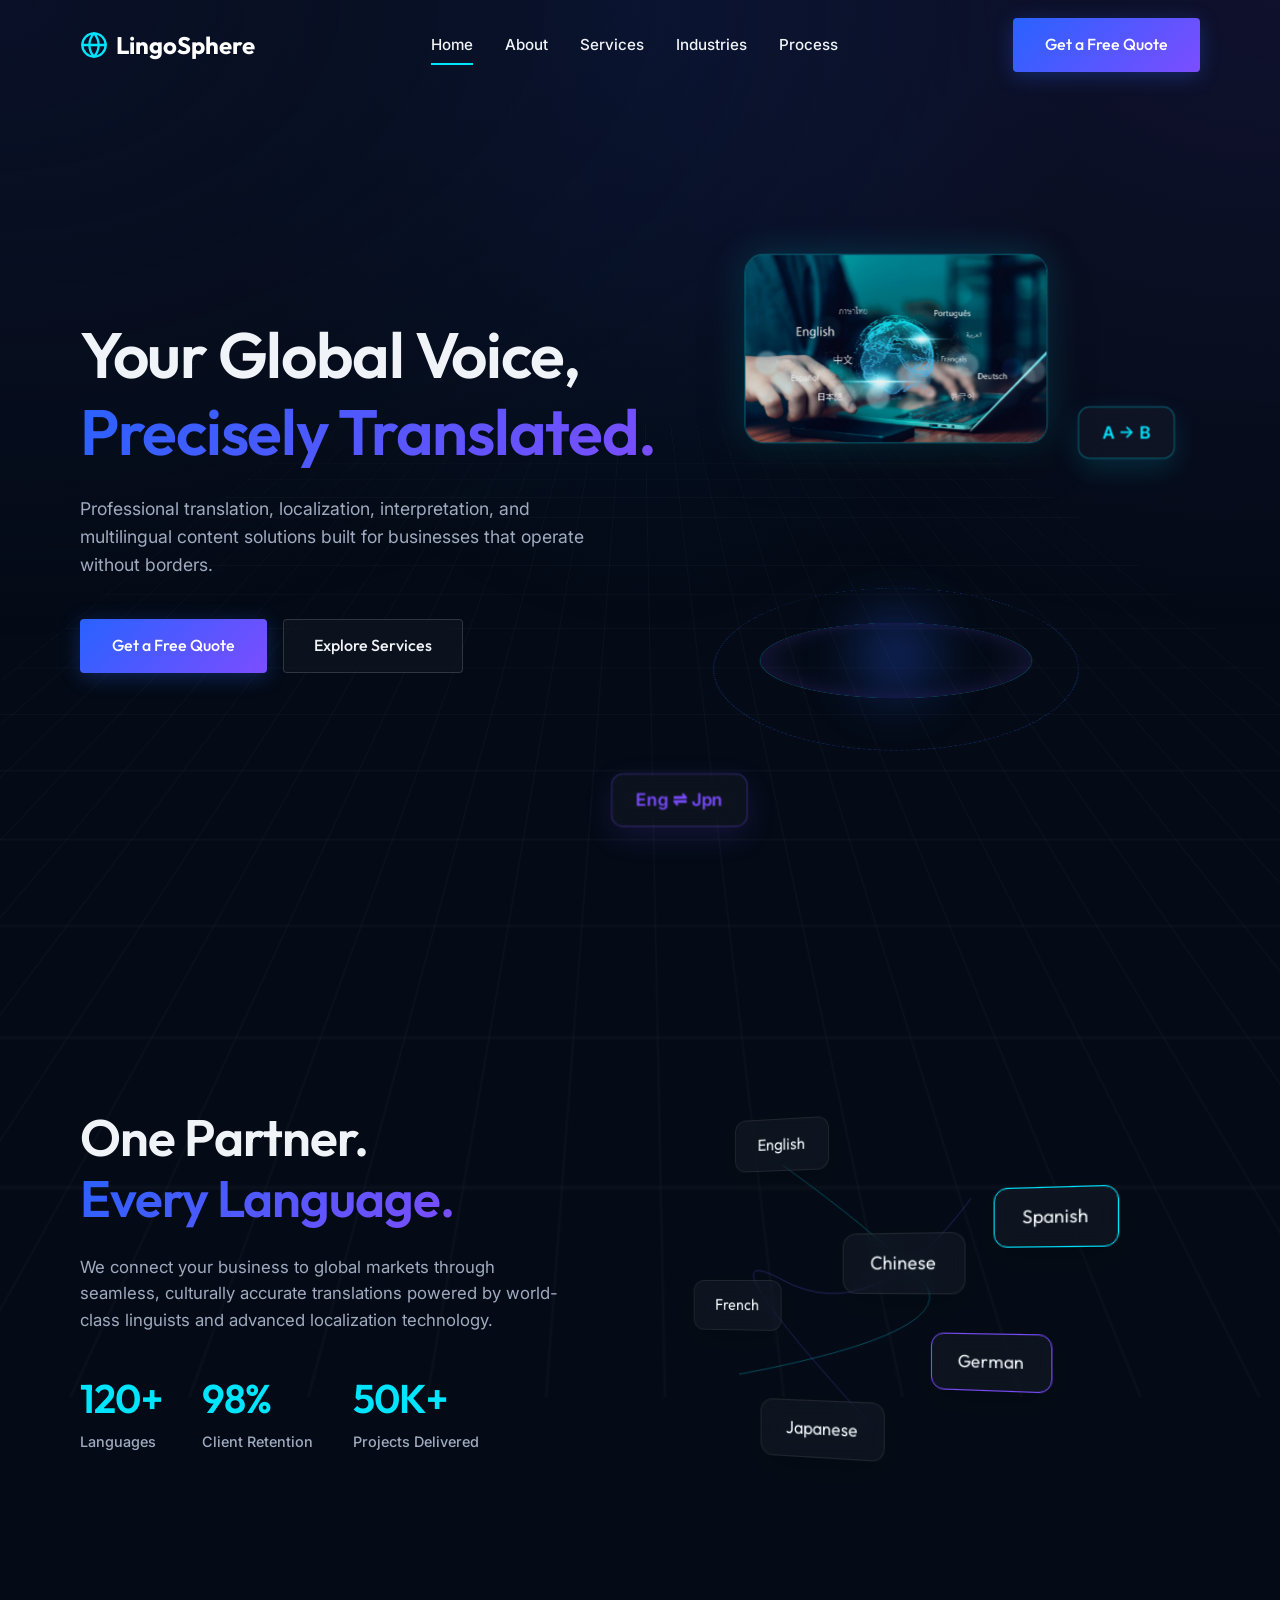
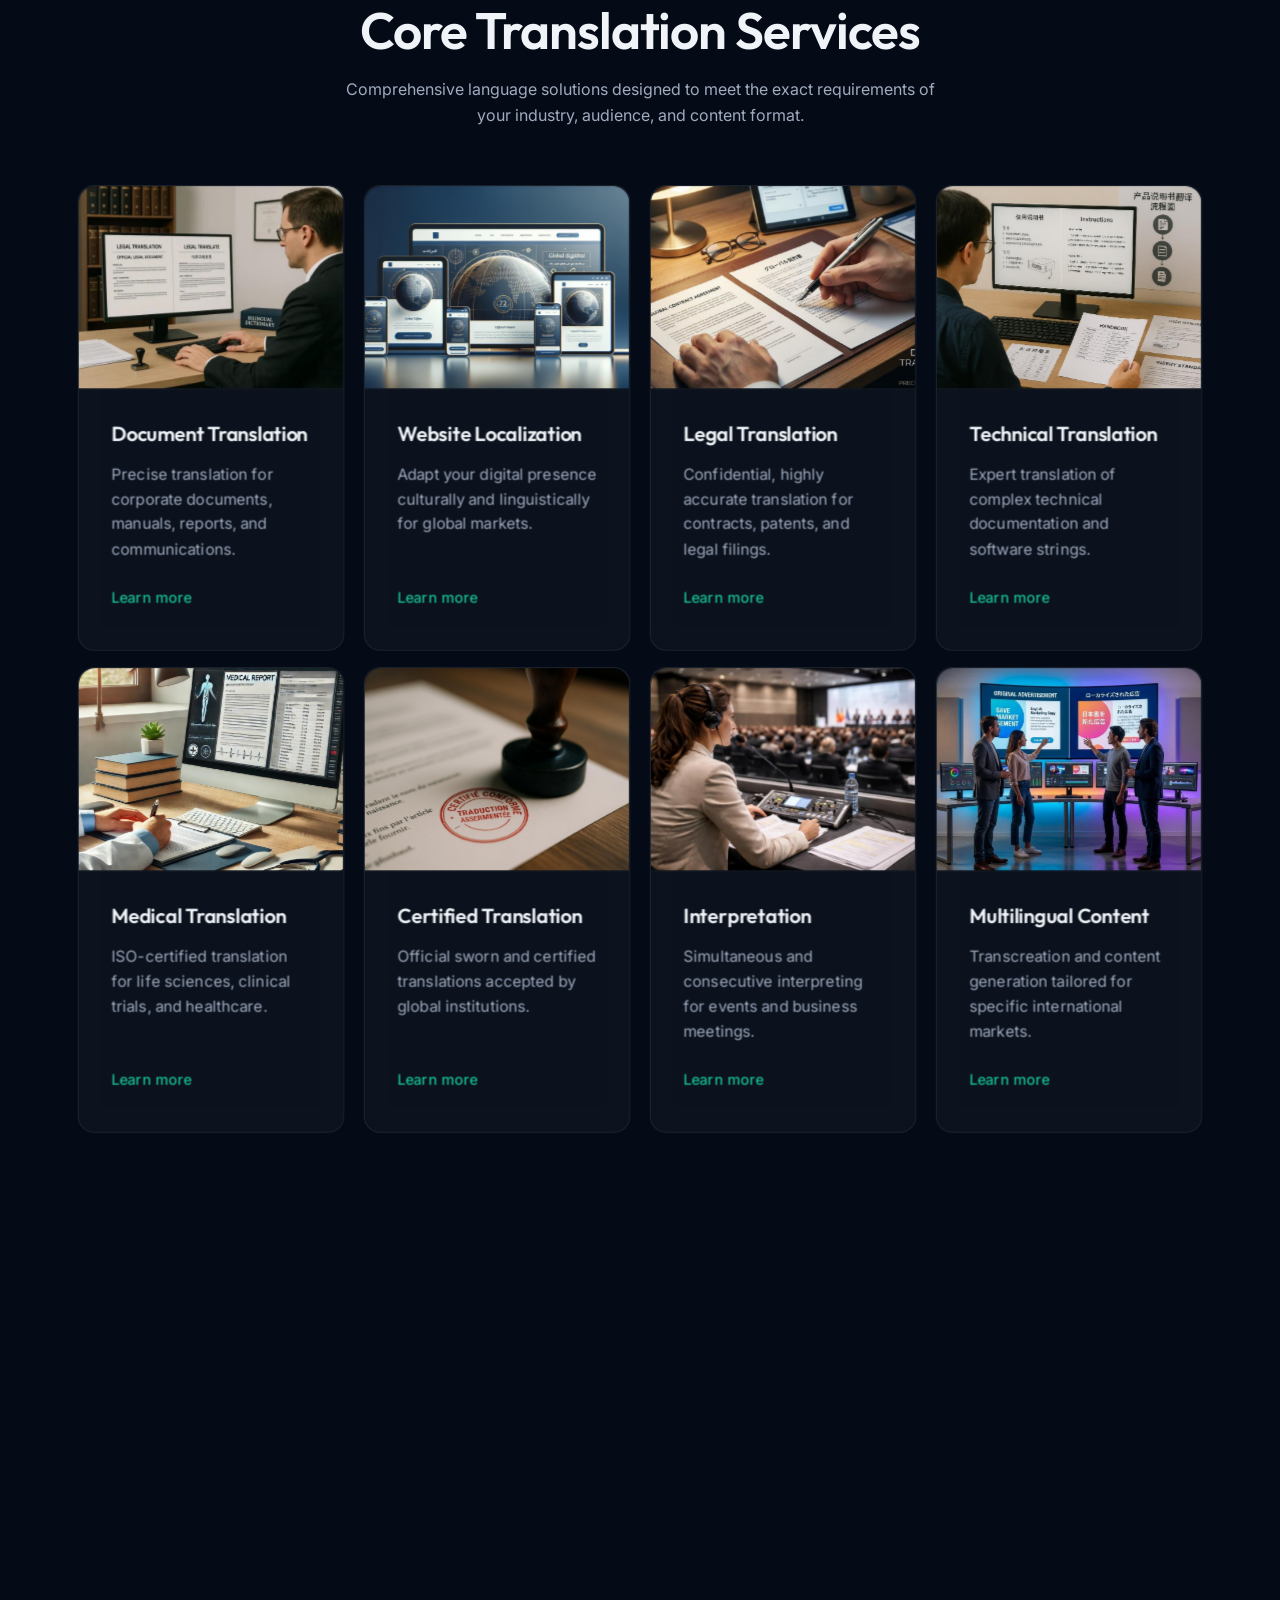
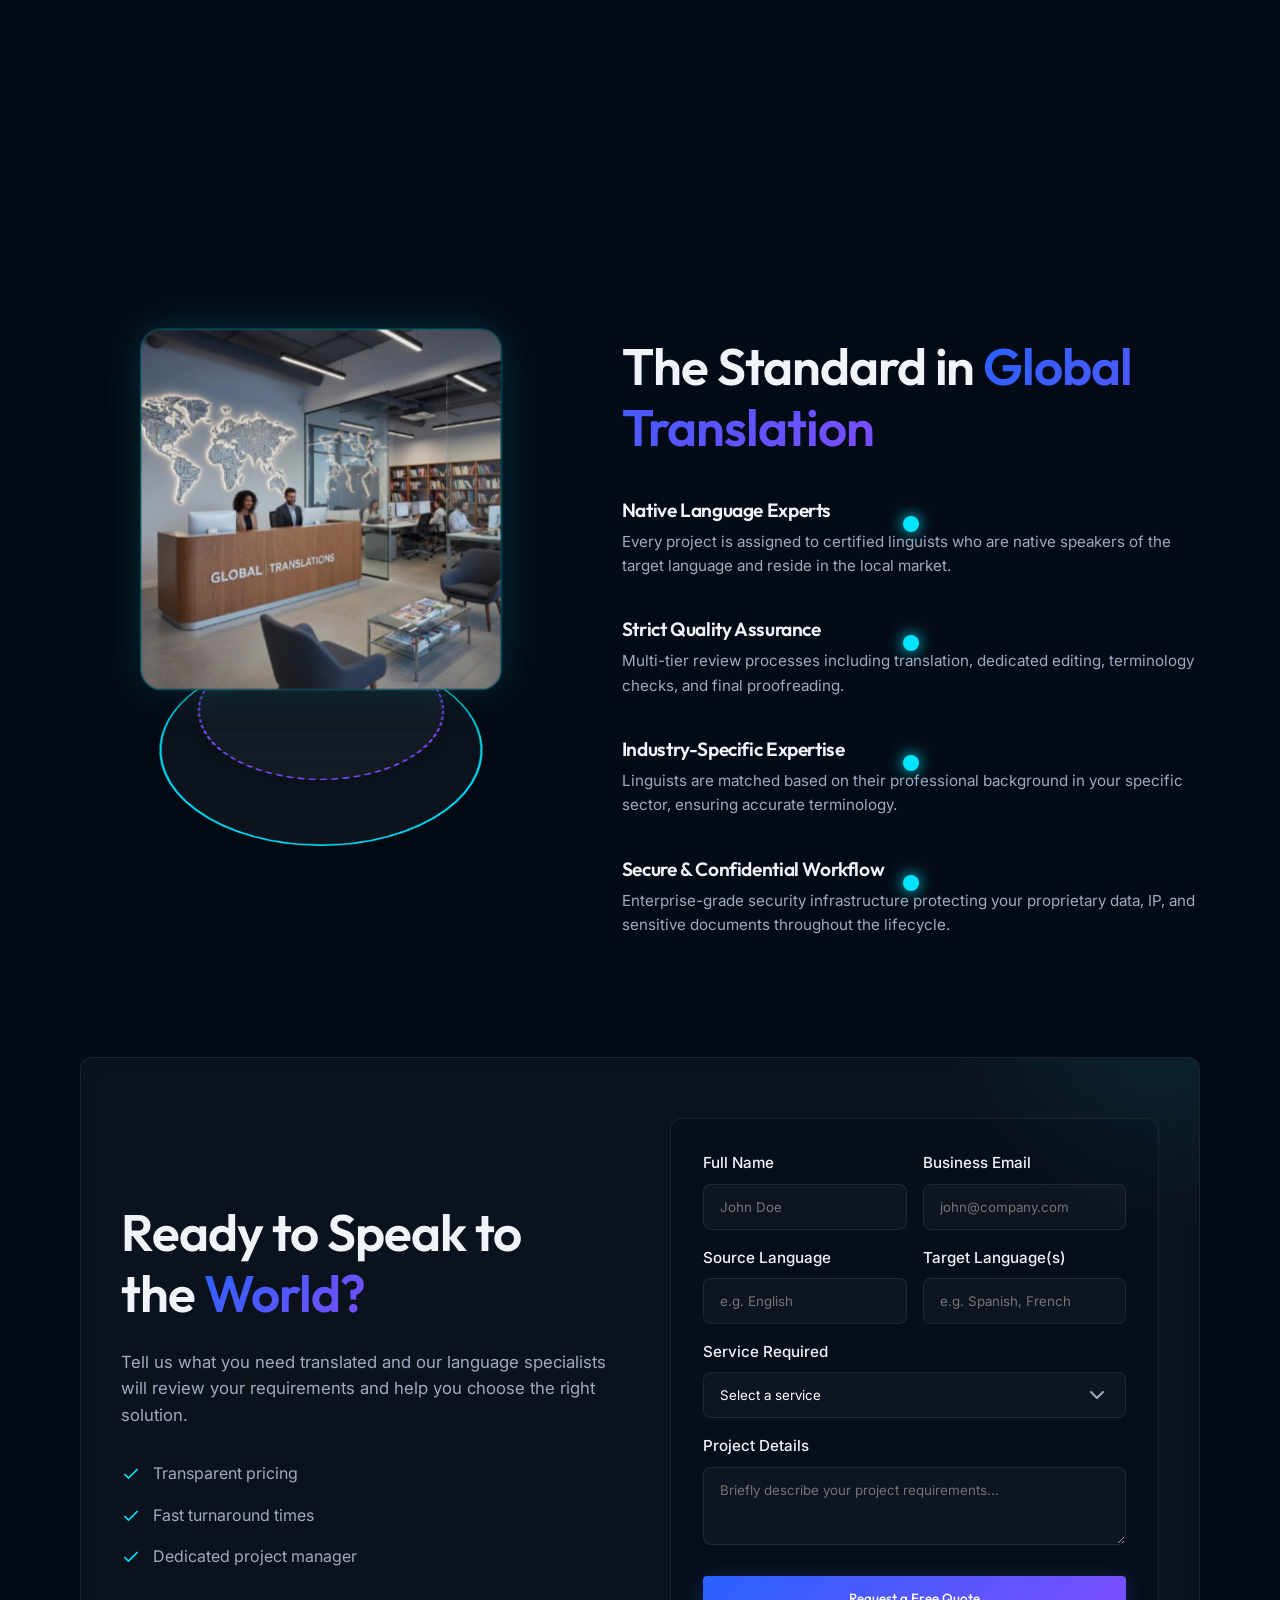
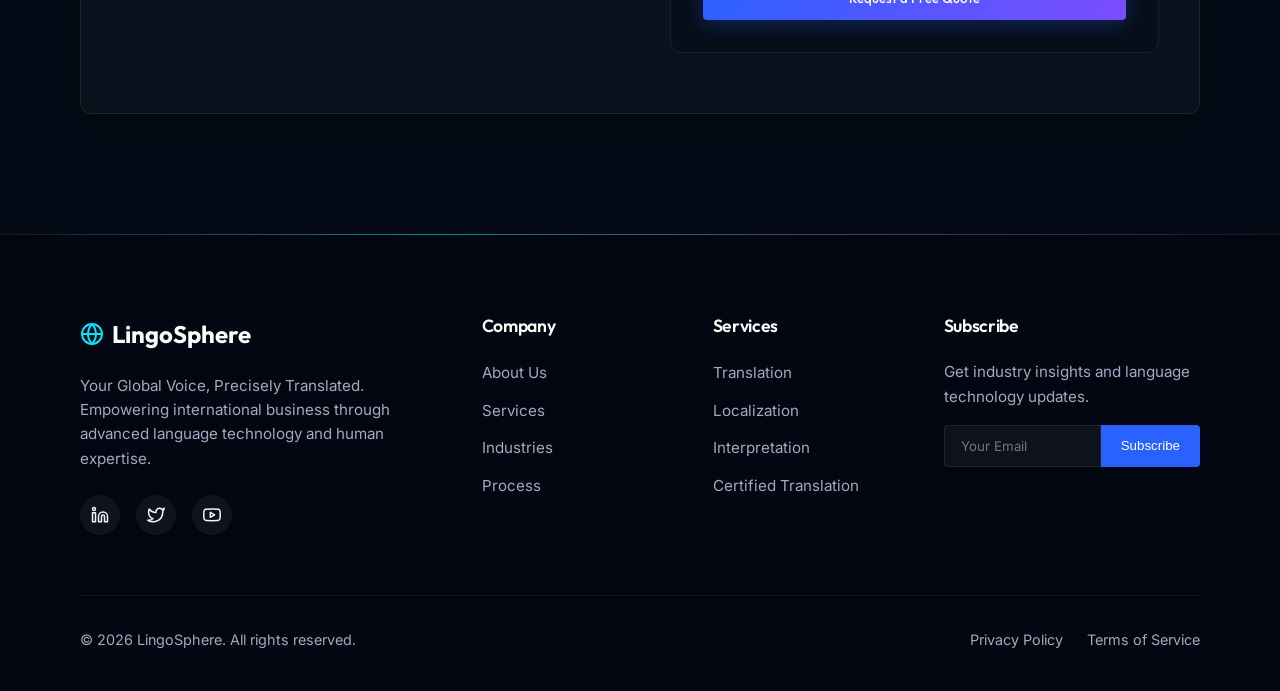
==== index.html @ 057dd032 "first commit" ====
<!DOCTYPE html>
<html lang="en">
<head>
  <meta charset="UTF-8">
  <meta name="viewport" content="width=device-width, initial-scale=1.0">
  <title>LingoSphere - Translation & Localization Services</title>
  <meta name="description" content="Premium professional translation, localization, interpretation, and multilingual content solutions built for global businesses.">
  <meta name="theme-color" content="#040B16">
  
  <!-- CSS -->
  <link rel="stylesheet" href="assets/css/style.css?v=2">
</head>
<body>
  
  <div class="bg-mesh"></div>
  <div class="bg-grid"></div>
  <div class="custom-cursor"></div>

  <!-- Header / Navbar -->
  <header class="site-header">
    <div class="container-custom navbar">
      <a href="index.html" class="logo">
        <svg class="logo-icon" xmlns="http://www.w3.org/2000/svg" width="28" height="28" viewBox="0 0 24 24" fill="none" stroke="currentColor" stroke-width="2" stroke-linecap="round" stroke-linejoin="round"><circle cx="12" cy="12" r="10"></circle><line x1="2" y1="12" x2="22" y2="12"></line><path d="M12 2a15.3 15.3 0 0 1 4 10 15.3 15.3 0 0 1-4 10 15.3 15.3 0 0 1-4-10 15.3 15.3 0 0 1 4-10z"></path></svg>
        LingoSphere
      </a>

      <nav class="nav-links">
        <a href="index.html" class="active">Home</a>
        <a href="about.html">About</a>
        <a href="services.html">Services</a>
        <a href="industries.html">Industries</a>
        <a href="process.html">Process</a>
        <div class="nav-cta-mobile" style="display:none;">
            <a href="contact.html" class="btn-primary">Get a Free Quote</a>
        </div>
      </nav>

      <div class="nav-cta" style="display: flex; align-items: center;">
        <a href="#quote-section" class="btn-primary">Get a Free Quote</a>
      </div>

      <button class="mobile-toggle" aria-label="Toggle menu">
        <svg xmlns="http://www.w3.org/2000/svg" width="24" height="24" viewBox="0 0 24 24" fill="none" stroke="currentColor" stroke-width="2" stroke-linecap="round" stroke-linejoin="round"><line x1="3" y1="12" x2="21" y2="12"></line><line x1="3" y1="6" x2="21" y2="6"></line><line x1="3" y1="18" x2="21" y2="18"></line></svg>
      </button>
    </div>
  </header>

  <main>
    <!-- Section 1 - Hero -->
    <section class="hero-section container-custom">
      <div class="hero-content reveal">
        <h1 style="margin-bottom: 24px;">Your Global Voice, <br><span class="text-gradient">Precisely Translated.</span></h1>
        <p style="font-size: 1.1rem; color: var(--text-muted); margin-bottom: 40px; max-width: 540px;">Professional translation, localization, interpretation, and multilingual content solutions built for businesses that operate without borders.</p>
        <div style="display: flex; gap: 16px; flex-wrap: wrap;">
          <a href="#quote-section" class="btn-primary">Get a Free Quote</a>
          <a href="services.html" class="btn-secondary">Explore Services</a>
        </div>
      </div>
      <div class="hero-visual reveal-right" style="transition-delay: 0.2s; top: 40%; right: 5%;">
        <!-- CSS-based 3D visual abstraction representing global network -->
        <div style="position: relative; width: 100%; height: 100%; display: flex; align-items: center; justify-content: center; transform-style: preserve-3d; animation: float 10s ease-in-out infinite; transform: scale(0.9) translateY(-10%);">
            <div style="width: 300px; height: 300px; border-radius: 50%; border: 1px solid rgba(0, 229, 255, 0.3); position: absolute; transform: rotateX(70deg) rotateZ(45deg); box-shadow: inset 0 0 50px rgba(124, 77, 255, 0.2);"></div>
            <div style="width: 400px; height: 400px; border-radius: 50%; border: 1px dashed rgba(41, 98, 255, 0.4); position: absolute; transform: rotateX(60deg) rotateZ(-30deg); animation: spin 30s linear infinite;"></div>
            <div style="width: 150px; height: 150px; border-radius: 50%; background: radial-gradient(circle, var(--accent-royal-blue), transparent 60%); position: absolute; opacity: 0.5; filter: blur(30px);"></div>
            
            <!-- Hero Image inside the rings -->
            <div class="hero-image-wrapper">
                <img src="assets/images/home-hero.png" alt="LingoSphere">
                <div class="hero-image-sweep"></div>
            </div>

            <!-- Language Nodes -->
            <div class="glass-panel" style="position: absolute; top: 15%; right: 5%; padding: 12px 24px; font-weight: 600; color: var(--accent-cyan); transform: translateZ(70px); z-index: 11; font-size: 1.1rem; border-color: rgba(0, 229, 255, 0.4); box-shadow: 0 10px 30px rgba(0, 229, 255, 0.15);">A → B</div>
            <div class="glass-panel" style="position: absolute; bottom: 25%; left: 5%; padding: 12px 24px; font-weight: 600; color: var(--accent-violet); transform: translateZ(90px); z-index: 12; font-size: 1.1rem; border-color: rgba(124, 77, 255, 0.4); box-shadow: 0 10px 30px rgba(124, 77, 255, 0.15);">Eng ⇌ Jpn</div>
        </div>
      </div>
      <style>
          @keyframes float { 0%, 100% { transform: translateY(0); } 50% { transform: translateY(-20px); } }
          @keyframes spin { 100% { transform: rotateX(60deg) rotateZ(330deg); } }
          @keyframes lightSweep { 0% { left: -100%; } 20%, 100% { left: 200%; } }
          
          .hero-image-wrapper {
              position: absolute;
              top: -60px;
              width: 320px;
              height: 200px;
              transform: translateZ(50px);
              z-index: 10;
              border-radius: 20px;
              border: 1px solid rgba(0, 229, 255, 0.4);
              box-shadow: 0 20px 50px rgba(0, 0, 0, 0.3), 0 0 40px rgba(0, 229, 255, 0.2);
              overflow: hidden;
              background: var(--glass-bg);
              backdrop-filter: blur(10px);
              display: flex;
              align-items: center;
              justify-content: center;
              transition: transform 0.5s ease, box-shadow 0.5s ease;
          }
          
          .hero-image-wrapper:hover {
              transform: translateZ(70px) scale(1.05);
              box-shadow: 0 30px 60px rgba(0, 0, 0, 0.4), 0 0 60px rgba(0, 229, 255, 0.4);
              border-color: rgba(0, 229, 255, 0.8);
          }
          
          .hero-image-wrapper img {
              width: 100%;
              height: 100%;
              object-fit: cover;
              opacity: 0.95;
          }
          
          .hero-image-sweep {
              position: absolute;
              top: 0;
              left: -100%;
              width: 50%;
              height: 100%;
              background: linear-gradient(to right, transparent, rgba(255,255,255,0.4), transparent);
              transform: skewX(-25deg);
              animation: lightSweep 6s infinite;
              pointer-events: none;
          }
      </style>
    </section>

    <!-- Section 2 - Language Expertise -->
    <section class="container-custom" style="padding-top: 60px;">
      <div class="asymmetric-layout">
        <div class="reveal-left">
          <h2>One Partner.<br><span class="text-gradient">Every Language.</span></h2>
          <p style="color: var(--text-muted); margin-top: 24px; font-size: 1.05rem;">We connect your business to global markets through seamless, culturally accurate translations powered by world-class linguists and advanced localization technology.</p>
          
          <div class="stats-grid">
            <div class="stat-item">
              <h4>120+</h4>
              <p style="color: var(--text-muted); font-size: 0.9rem; font-weight: 500;">Languages</p>
            </div>
            <div class="stat-item">
              <h4>98%</h4>
              <p style="color: var(--text-muted); font-size: 0.9rem; font-weight: 500;">Client Retention</p>
            </div>
            <div class="stat-item">
              <h4>50K+</h4>
              <p style="color: var(--text-muted); font-size: 0.9rem; font-weight: 500;">Projects Delivered</p>
            </div>
          </div>
        </div>
        
        <div class="reveal-right" style="position: relative; height: 400px; perspective: 800px; display: flex; align-items: center; justify-content: center;">
          <div style="transform-style: preserve-3d; transform: rotateY(-15deg); width: 100%; height: 100%;">
             <div class="glass-panel" style="position: absolute; top: 10%; left: 20%; padding: 12px 24px; font-family: var(--font-heading); transform: translateZ(40px);">English</div>
             <div class="glass-panel" style="position: absolute; top: 30%; right: 15%; padding: 12px 24px; font-family: var(--font-heading); transform: translateZ(80px); border-color: var(--accent-cyan);">Spanish</div>
             <div class="glass-panel" style="position: absolute; top: 50%; left: 10%; padding: 12px 24px; font-family: var(--font-heading); transform: translateZ(20px);">French</div>
             <div class="glass-panel" style="position: absolute; bottom: 25%; right: 25%; padding: 12px 24px; font-family: var(--font-heading); transform: translateZ(60px); border-color: var(--accent-violet);">German</div>
             <div class="glass-panel" style="position: absolute; bottom: 10%; left: 30%; padding: 12px 24px; font-family: var(--font-heading); transform: translateZ(100px);">Japanese</div>
             <div class="glass-panel" style="position: absolute; top: 40%; left: 45%; padding: 12px 24px; font-family: var(--font-heading); transform: translateZ(120px);">Chinese</div>
             
             <!-- Connecting SVG Lines abstraction -->
             <svg style="position: absolute; top: 0; left: 0; width: 100%; height: 100%; z-index: -1;" stroke="rgba(255,255,255,0.1)" stroke-width="1" fill="none">
                 <path d="M 150 80 Q 250 150 300 200 T 100 300" stroke="rgba(0, 229, 255, 0.3)" />
                 <path d="M 350 120 Q 250 250 150 200 T 250 350" stroke="rgba(124, 77, 255, 0.3)" />
             </svg>
          </div>
        </div>
      </div>
    </section>

    <!-- Section 3 - Core Translation Services -->
    <section class="container-custom">
      <div class="section-title reveal">
        <h2>Core Translation Services</h2>
        <p>Comprehensive language solutions designed to meet the exact requirements of your industry, audience, and content format.</p>
      </div>

      <div class="grid-4">
        <!-- Card 1 -->
        <div class="card-3d reveal" style="transition-delay: 0.1s;">
          <div class="card-3d-inner">
            <div class="card-content" style="padding: 0;">
              <img src="assets/images/Document Translation.png" alt="Document Translation" style="width: 100%; height: 200px; object-fit: cover; border-radius: 16px 16px 0 0; border-bottom: 1px solid var(--glass-border); transform: translateZ(10px);">
              <div style="padding: 32px 32px 40px; display: flex; flex-direction: column; flex-grow: 1; transform: translateZ(20px);">
                <h3 class="card-title">Document Translation</h3>
                <p class="card-desc">Precise translation for corporate documents, manuals, reports, and communications.</p>
                <a href="services.html" class="card-arrow">Learn more</a>
              </div>
            </div>
          </div>
        </div>
        
        <!-- Card 2 -->
        <div class="card-3d reveal" style="transition-delay: 0.2s;">
          <div class="card-3d-inner">
            <div class="card-content" style="padding: 0;">
              <img src="assets/images/Website Localization.png" alt="Website Localization" style="width: 100%; height: 200px; object-fit: cover; border-radius: 16px 16px 0 0; border-bottom: 1px solid var(--glass-border); transform: translateZ(10px);">
              <div style="padding: 32px 32px 40px; display: flex; flex-direction: column; flex-grow: 1; transform: translateZ(20px);">
                <h3 class="card-title">Website Localization</h3>
                <p class="card-desc">Adapt your digital presence culturally and linguistically for global markets.</p>
                <a href="services.html" class="card-arrow">Learn more</a>
              </div>
            </div>
          </div>
        </div>

        <!-- Card 3 -->
        <div class="card-3d reveal" style="transition-delay: 0.3s;">
          <div class="card-3d-inner">
            <div class="card-content" style="padding: 0;">
              <img src="assets/images/Legal Translation.png" alt="Legal Translation" style="width: 100%; height: 200px; object-fit: cover; border-radius: 16px 16px 0 0; border-bottom: 1px solid var(--glass-border); transform: translateZ(10px);">
              <div style="padding: 32px 32px 40px; display: flex; flex-direction: column; flex-grow: 1; transform: translateZ(20px);">
                <h3 class="card-title">Legal Translation</h3>
                <p class="card-desc">Confidential, highly accurate translation for contracts, patents, and legal filings.</p>
                <a href="services.html" class="card-arrow">Learn more</a>
              </div>
            </div>
          </div>
        </div>

        <!-- Card 4 -->
        <div class="card-3d reveal" style="transition-delay: 0.4s;">
          <div class="card-3d-inner">
            <div class="card-content" style="padding: 0;">
              <img src="assets/images/Technical Translation.png" alt="Technical Translation" style="width: 100%; height: 200px; object-fit: cover; border-radius: 16px 16px 0 0; border-bottom: 1px solid var(--glass-border); transform: translateZ(10px);">
              <div style="padding: 32px 32px 40px; display: flex; flex-direction: column; flex-grow: 1; transform: translateZ(20px);">
                <h3 class="card-title">Technical Translation</h3>
                <p class="card-desc">Expert translation of complex technical documentation and software strings.</p>
                <a href="services.html" class="card-arrow">Learn more</a>
              </div>
            </div>
          </div>
        </div>

        <!-- Card 5 -->
        <div class="card-3d reveal" style="transition-delay: 0.1s;">
          <div class="card-3d-inner">
            <div class="card-content" style="padding: 0;">
              <img src="assets/images/Medical Translation.png" alt="Medical Translation" style="width: 100%; height: 200px; object-fit: cover; border-radius: 16px 16px 0 0; border-bottom: 1px solid var(--glass-border); transform: translateZ(10px);">
              <div style="padding: 32px 32px 40px; display: flex; flex-direction: column; flex-grow: 1; transform: translateZ(20px);">
                <h3 class="card-title">Medical Translation</h3>
                <p class="card-desc">ISO-certified translation for life sciences, clinical trials, and healthcare.</p>
                <a href="services.html" class="card-arrow">Learn more</a>
              </div>
            </div>
          </div>
        </div>

        <!-- Card 6 -->
        <div class="card-3d reveal" style="transition-delay: 0.2s;">
          <div class="card-3d-inner">
            <div class="card-content" style="padding: 0;">
              <img src="assets/images/Certified Translation.png" alt="Certified Translation" style="width: 100%; height: 200px; object-fit: cover; border-radius: 16px 16px 0 0; border-bottom: 1px solid var(--glass-border); transform: translateZ(10px);">
              <div style="padding: 32px 32px 40px; display: flex; flex-direction: column; flex-grow: 1; transform: translateZ(20px);">
                <h3 class="card-title">Certified Translation</h3>
                <p class="card-desc">Official sworn and certified translations accepted by global institutions.</p>
                <a href="services.html" class="card-arrow">Learn more</a>
              </div>
            </div>
          </div>
        </div>

        <!-- Card 7 -->
        <div class="card-3d reveal" style="transition-delay: 0.3s;">
          <div class="card-3d-inner">
            <div class="card-content" style="padding: 0;">
              <img src="assets/images/Interpretation.png" alt="Interpretation" style="width: 100%; height: 200px; object-fit: cover; border-radius: 16px 16px 0 0; border-bottom: 1px solid var(--glass-border); transform: translateZ(10px);">
              <div style="padding: 32px 32px 40px; display: flex; flex-direction: column; flex-grow: 1; transform: translateZ(20px);">
                <h3 class="card-title">Interpretation</h3>
                <p class="card-desc">Simultaneous and consecutive interpreting for events and business meetings.</p>
                <a href="services.html" class="card-arrow">Learn more</a>
              </div>
            </div>
          </div>
        </div>

        <!-- Card 8 -->
        <div class="card-3d reveal" style="transition-delay: 0.4s;">
          <div class="card-3d-inner">
            <div class="card-content" style="padding: 0;">
              <img src="assets/images/Multilingual Content.png" alt="Multilingual Content" style="width: 100%; height: 200px; object-fit: cover; border-radius: 16px 16px 0 0; border-bottom: 1px solid var(--glass-border); transform: translateZ(10px);">
              <div style="padding: 32px 32px 40px; display: flex; flex-direction: column; flex-grow: 1; transform: translateZ(20px);">
                <h3 class="card-title">Multilingual Content</h3>
                <p class="card-desc">Transcreation and content generation tailored for specific international markets.</p>
                <a href="services.html" class="card-arrow">Learn more</a>
              </div>
            </div>
          </div>
        </div>
      </div>
    </section>

    <!-- Section 4 - Industries -->
    <section class="container-custom">
      <div class="section-title reveal">
        <h2>Industries We Serve</h2>
        <p>Specialized linguistic teams with deep domain knowledge for your specific sector.</p>
      </div>

      <div class="industry-selector reveal">
        <div class="industry-nav">
          <button class="industry-nav-item active" data-target="ind-legal">Legal</button>
          <button class="industry-nav-item" data-target="ind-health">Healthcare</button>
          <button class="industry-nav-item" data-target="ind-finance">Finance</button>
          <button class="industry-nav-item" data-target="ind-tech">Technology</button>
          <button class="industry-nav-item" data-target="ind-ecommerce">E-commerce</button>
          <button class="industry-nav-item" data-target="ind-mfg">Manufacturing</button>
        </div>
        
        <div class="industry-content-panels glass-panel">
          
          <div id="ind-legal" class="industry-panel active" style="padding: 40px;">
            <h3 style="margin-bottom: 16px; color: var(--accent-cyan);">Legal Translation</h3>
            <p style="color: var(--text-muted); margin-bottom: 24px;">Confidential, precise, and legally sound translations performed by linguists with extensive legal backgrounds and certifications.</p>
            <div class="grid-2">
              <div>
                <h4 style="font-size: 1rem; margin-bottom: 12px;">Requirements</h4>
                <ul style="color: var(--text-muted); padding-left: 20px; font-size: 0.95rem;">
                  <li>Strict confidentiality & NDA compliance</li>
                  <li>Certified sworn translators</li>
                  <li>Jurisdictional accuracy</li>
                </ul>
              </div>
              <div>
                <h4 style="font-size: 1rem; margin-bottom: 12px;">Content Types</h4>
                <ul style="color: var(--text-muted); padding-left: 20px; font-size: 0.95rem;">
                  <li>Contracts & Agreements</li>
                  <li>Litigation Documents</li>
                  <li>Patents & Intellectual Property</li>
                </ul>
              </div>
            </div>
          </div>

          <div id="ind-health" class="industry-panel" style="padding: 40px;">
            <h3 style="margin-bottom: 16px; color: var(--accent-cyan);">Healthcare & Medical</h3>
            <p style="color: var(--text-muted); margin-bottom: 24px;">Life-saving accuracy for pharmaceutical, clinical, and medical device companies operating globally.</p>
            <div class="grid-2">
              <div>
                <h4 style="font-size: 1rem; margin-bottom: 12px;">Requirements</h4>
                <ul style="color: var(--text-muted); padding-left: 20px; font-size: 0.95rem;">
                  <li>ISO 13485 compliance</li>
                  <li>Medical terminology mastery</li>
                  <li>Regulatory approval standards</li>
                </ul>
              </div>
              <div>
                <h4 style="font-size: 1rem; margin-bottom: 12px;">Content Types</h4>
                <ul style="color: var(--text-muted); padding-left: 20px; font-size: 0.95rem;">
                  <li>Clinical Trial Protocols</li>
                  <li>Patient Records (EHR)</li>
                  <li>Medical Device Manuals</li>
                </ul>
              </div>
            </div>
          </div>

          <div id="ind-finance" class="industry-panel" style="padding: 40px;">
            <h3 style="margin-bottom: 16px; color: var(--accent-cyan);">Financial Services</h3>
            <p style="color: var(--text-muted); margin-bottom: 24px;">Secure and accurate translation for global banking, investment firms, and insurance companies.</p>
            <div class="grid-2">
              <div>
                <h4 style="font-size: 1rem; margin-bottom: 12px;">Requirements</h4>
                <ul style="color: var(--text-muted); padding-left: 20px; font-size: 0.95rem;">
                  <li>Financial regulatory compliance</li>
                  <li>Real-time market accuracy</li>
                  <li>Data security protocols</li>
                </ul>
              </div>
              <div>
                <h4 style="font-size: 1rem; margin-bottom: 12px;">Content Types</h4>
                <ul style="color: var(--text-muted); padding-left: 20px; font-size: 0.95rem;">
                  <li>Annual Reports</li>
                  <li>Audit Documents</li>
                  <li>Investor Prospectuses</li>
                </ul>
              </div>
            </div>
          </div>

          <div id="ind-tech" class="industry-panel" style="padding: 40px;">
             <h3 style="margin-bottom: 16px; color: var(--accent-cyan);">Technology & IT</h3>
            <p style="color: var(--text-muted); margin-bottom: 24px;">Comprehensive localization for software, SaaS platforms, and hardware documentation.</p>
            <div class="grid-2">
              <div>
                <h4 style="font-size: 1rem; margin-bottom: 12px;">Requirements</h4>
                <ul style="color: var(--text-muted); padding-left: 20px; font-size: 0.95rem;">
                  <li>UI/UX linguistic testing</li>
                  <li>Code-safe string translation</li>
                  <li>Agile continuous localization</li>
                </ul>
              </div>
              <div>
                <h4 style="font-size: 1rem; margin-bottom: 12px;">Content Types</h4>
                <ul style="color: var(--text-muted); padding-left: 20px; font-size: 0.95rem;">
                  <li>Software Interfaces (UI)</li>
                  <li>API Documentation</li>
                  <li>Help Centers & FAQs</li>
                </ul>
              </div>
            </div>
          </div>

          <div id="ind-ecommerce" class="industry-panel" style="padding: 40px;">
            <h3 style="margin-bottom: 16px; color: var(--accent-cyan);">E-commerce & Retail</h3>
           <p style="color: var(--text-muted); margin-bottom: 24px;">Engage global buyers with culturally tailored product descriptions and marketing campaigns.</p>
           <div class="grid-2">
             <div>
               <h4 style="font-size: 1rem; margin-bottom: 12px;">Requirements</h4>
               <ul style="color: var(--text-muted); padding-left: 20px; font-size: 0.95rem;">
                 <li>Multilingual SEO optimization</li>
                 <li>Brand voice consistency</li>
                 <li>High-volume automation</li>
               </ul>
             </div>
             <div>
               <h4 style="font-size: 1rem; margin-bottom: 12px;">Content Types</h4>
               <ul style="color: var(--text-muted); padding-left: 20px; font-size: 0.95rem;">
                 <li>Product Listings</li>
                 <li>Marketing Emails</li>
                 <li>Customer Reviews</li>
               </ul>
             </div>
           </div>
         </div>

         <div id="ind-mfg" class="industry-panel" style="padding: 40px;">
            <h3 style="margin-bottom: 16px; color: var(--accent-cyan);">Manufacturing</h3>
           <p style="color: var(--text-muted); margin-bottom: 24px;">Clear, precise communication across global supply chains and production facilities.</p>
           <div class="grid-2">
             <div>
               <h4 style="font-size: 1rem; margin-bottom: 12px;">Requirements</h4>
               <ul style="color: var(--text-muted); padding-left: 20px; font-size: 0.95rem;">
                 <li>Technical terminology accuracy</li>
                 <li>Safety compliance standards</li>
                 <li>Consistent glossary management</li>
               </ul>
             </div>
             <div>
               <h4 style="font-size: 1rem; margin-bottom: 12px;">Content Types</h4>
               <ul style="color: var(--text-muted); padding-left: 20px; font-size: 0.95rem;">
                 <li>User & Safety Manuals</li>
                 <li>Engineering Specs</li>
                 <li>Training Materials</li>
               </ul>
             </div>
           </div>
         </div>

        </div>
      </div>
    </section>

    <!-- Section 5 - Why Choose Us -->
    <section class="container-custom">
          <div class="asymmetric-layout">
        <div class="reveal-left" style="height: 100%; display: flex; align-items: center; justify-content: center;">
          <!-- 3D Visualization of translation process -->
          <div style="position: relative; width: 100%; max-width: 400px; aspect-ratio: 1; transform-style: preserve-3d; perspective: 1000px;">
            <!-- Rings Container (Pushed Down) -->
            <div style="position: absolute; width: 100%; height: 100%; top: 25%; transform-style: preserve-3d;">
                <div class="glass-panel" style="position: absolute; top: 10%; left: 10%; right: 10%; bottom: 10%; border-radius: 50%; border: 2px solid var(--accent-cyan); transform: rotateX(60deg); animation: spin 20s linear infinite reverse;"></div>
                <div class="glass-panel" style="position: absolute; top: 20%; left: 20%; right: 20%; bottom: 20%; border-radius: 50%; border: 2px dashed var(--accent-violet); transform: rotateX(60deg) translateZ(40px); animation: spin 15s linear infinite;"></div>
            </div>
            
            <!-- Image (Pushed Up) -->
            <div style="position: absolute; top: 20%; left: 50%; transform: translate(-50%, -50%) translateZ(60px); width: 85%; max-width: 340px; border-radius: 20px; border: 1px solid rgba(0, 229, 255, 0.4); box-shadow: 0 20px 50px rgba(0, 0, 0, 0.3), 0 0 40px rgba(0, 229, 255, 0.2); overflow: hidden; display: flex; align-items: center; justify-content: center; background: var(--glass-bg); backdrop-filter: blur(10px); z-index: 10;">
              <img src="assets/images/The Standard in Global Translation.png" alt="The Standard in Global Translation" style="width: 100%; height: auto; object-fit: cover; opacity: 0.95; display: block;">
              <div class="hero-image-sweep"></div>
            </div>
          </div>
        </div>

        <div class="reveal-right">
          <h2 style="margin-bottom: 40px;">The Standard in <span class="text-gradient">Global Translation</span></h2>
            <div class="timeline-item" style="text-align: left; padding-top: 0;">
              <div class="timeline-dot"></div>
              <h4 style="font-size: 1.2rem; margin-bottom: 8px;">Native Language Experts</h4>
              <p style="color: var(--text-muted); font-size: 0.95rem;">Every project is assigned to certified linguists who are native speakers of the target language and reside in the local market.</p>
            </div>
            
            <div class="timeline-item" style="text-align: left; padding-top: 0;">
              <div class="timeline-dot"></div>
              <h4 style="font-size: 1.2rem; margin-bottom: 8px;">Strict Quality Assurance</h4>
              <p style="color: var(--text-muted); font-size: 0.95rem;">Multi-tier review processes including translation, dedicated editing, terminology checks, and final proofreading.</p>
            </div>
            
            <div class="timeline-item" style="text-align: left; padding-top: 0;">
              <div class="timeline-dot"></div>
              <h4 style="font-size: 1.2rem; margin-bottom: 8px;">Industry-Specific Expertise</h4>
              <p style="color: var(--text-muted); font-size: 0.95rem;">Linguists are matched based on their professional background in your specific sector, ensuring accurate terminology.</p>
            </div>
            
            <div class="timeline-item" style="text-align: left; padding-top: 0; margin-bottom: 0;">
              <div class="timeline-dot"></div>
              <h4 style="font-size: 1.2rem; margin-bottom: 8px;">Secure & Confidential Workflow</h4>
              <p style="color: var(--text-muted); font-size: 0.95rem;">Enterprise-grade security infrastructure protecting your proprietary data, IP, and sensitive documents throughout the lifecycle.</p>
            </div>
          </div>
        </div>
      </div>
    </section>

    <!-- Section 6 - CTA / Free Quote -->
    <section id="quote-section" class="container-custom">
      <div class="glass-panel reveal" style="padding: 60px 40px; position: relative; overflow: hidden;">
        <!-- Decorative bg -->
        <div style="position: absolute; top: -50%; right: -20%; width: 500px; height: 500px; background: radial-gradient(circle, rgba(0, 229, 255, 0.1), transparent 70%); border-radius: 50%; pointer-events: none;"></div>
        
        <div class="grid-2" style="align-items: center; gap: 60px;">
          <div>
            <h2 style="margin-bottom: 24px;">Ready to Speak to <br>the <span class="text-gradient">World?</span></h2>
            <p style="color: var(--text-muted); margin-bottom: 32px; font-size: 1.05rem;">Tell us what you need translated and our language specialists will review your requirements and help you choose the right solution.</p>
            <ul style="list-style: none; color: var(--text-muted); display: flex; flex-direction: column; gap: 16px;">
              <li style="display: flex; align-items: center; gap: 12px;">
                <svg width="20" height="20" viewBox="0 0 24 24" fill="none" stroke="var(--accent-cyan)" stroke-width="2"><polyline points="20 6 9 17 4 12"></polyline></svg> Transparent pricing
              </li>
              <li style="display: flex; align-items: center; gap: 12px;">
                <svg width="20" height="20" viewBox="0 0 24 24" fill="none" stroke="var(--accent-cyan)" stroke-width="2"><polyline points="20 6 9 17 4 12"></polyline></svg> Fast turnaround times
              </li>
              <li style="display: flex; align-items: center; gap: 12px;">
                <svg width="20" height="20" viewBox="0 0 24 24" fill="none" stroke="var(--accent-cyan)" stroke-width="2"><polyline points="20 6 9 17 4 12"></polyline></svg> Dedicated project manager
              </li>
            </ul>
          </div>
          
          <div>
            <form id="quoteForm" style="background: rgba(4, 11, 22, 0.5); padding: 32px; border-radius: 12px; border: 1px solid var(--glass-border);">
              <div id="formSuccessMessage" class="form-success-message">
                Thank you. Your translation request has been received. Our language specialist will contact you shortly.
              </div>
              
              <div class="grid-2" style="gap: 16px;">
                <div class="form-group" style="margin-bottom: 16px;">
                  <label class="form-label">Full Name</label>
                  <input type="text" class="form-control" required placeholder="John Doe">
                  <div class="form-error">This field is required.</div>
                </div>
                <div class="form-group" style="margin-bottom: 16px;">
                  <label class="form-label">Business Email</label>
                  <input type="email" class="form-control" required placeholder="john@company.com">
                  <div class="form-error">Please enter a valid business email.</div>
                </div>
              </div>
              
              <div class="grid-2" style="gap: 16px;">
                <div class="form-group" style="margin-bottom: 16px;">
                  <label class="form-label">Source Language</label>
                  <input type="text" class="form-control" required placeholder="e.g. English">
                  <div class="form-error">Source language is required.</div>
                </div>
                <div class="form-group" style="margin-bottom: 16px;">
                  <label class="form-label">Target Language(s)</label>
                  <input type="text" class="form-control" required placeholder="e.g. Spanish, French">
                  <div class="form-error">Target language is required.</div>
                </div>
              </div>

              <div class="form-group" style="margin-bottom: 16px;">
                <label class="form-label">Service Required</label>
                <select class="form-control" required>
                  <option value="" disabled selected>Select a service</option>
                  <option value="document">Document Translation</option>
                  <option value="website">Website Localization</option>
                  <option value="legal">Legal Translation</option>
                  <option value="medical">Medical Translation</option>
                  <option value="other">Other</option>
                </select>
                <div class="form-error">Please select a service.</div>
              </div>
              
              <div class="form-group" style="margin-bottom: 24px;">
                <label class="form-label">Project Details</label>
                <textarea class="form-control" rows="3" required placeholder="Briefly describe your project requirements..."></textarea>
                <div class="form-error">Please provide some details.</div>
              </div>

              <button type="submit" class="btn-primary" style="width: 100%;">Request a Free Quote</button>
            </form>
          </div>
        </div>
      </div>
    </section>

  </main>

  <footer class="site-footer">
    <div class="footer-top-line"></div>
    <div class="container-custom">
      <div class="footer-grid">
        <div class="footer-col">
          <a href="index.html" class="logo" style="margin-bottom: 20px;">
            <svg class="logo-icon" xmlns="http://www.w3.org/2000/svg" width="24" height="24" viewBox="0 0 24 24" fill="none" stroke="currentColor" stroke-width="2" stroke-linecap="round" stroke-linejoin="round"><circle cx="12" cy="12" r="10"></circle><line x1="2" y1="12" x2="22" y2="12"></line><path d="M12 2a15.3 15.3 0 0 1 4 10 15.3 15.3 0 0 1-4 10 15.3 15.3 0 0 1-4-10 15.3 15.3 0 0 1 4-10z"></path></svg>
            LingoSphere
          </a>
          <p style="color: var(--text-muted); font-size: 0.95rem; margin-bottom: 24px;">Your Global Voice, Precisely Translated. Empowering international business through advanced language technology and human expertise.</p>
          <div class="social-links">
            <a href="#" aria-label="LinkedIn"><svg xmlns="http://www.w3.org/2000/svg" width="18" height="18" viewBox="0 0 24 24" fill="none" stroke="currentColor" stroke-width="2" stroke-linecap="round" stroke-linejoin="round"><path d="M16 8a6 6 0 0 1 6 6v7h-4v-7a2 2 0 0 0-2-2 2 2 0 0 0-2 2v7h-4v-7a6 6 0 0 1 6-6z"></path><rect x="2" y="9" width="4" height="12"></rect><circle cx="4" cy="4" r="2"></circle></svg></a>
            <a href="#" aria-label="Twitter"><svg xmlns="http://www.w3.org/2000/svg" width="18" height="18" viewBox="0 0 24 24" fill="none" stroke="currentColor" stroke-width="2" stroke-linecap="round" stroke-linejoin="round"><path d="M23 3a10.9 10.9 0 0 1-3.14 1.53 4.48 4.48 0 0 0-7.86 3v1A10.66 10.66 0 0 1 3 4s-4 9 5 13a11.64 11.64 0 0 1-7 2c9 5 20 0 20-11.5a4.5 4.5 0 0 0-.08-.83A7.72 7.72 0 0 0 23 3z"></path></svg></a>
            <a href="#" aria-label="YouTube"><svg xmlns="http://www.w3.org/2000/svg" width="18" height="18" viewBox="0 0 24 24" fill="none" stroke="currentColor" stroke-width="2" stroke-linecap="round" stroke-linejoin="round"><path d="M22.54 6.42a2.78 2.78 0 0 0-1.94-2C18.88 4 12 4 12 4s-6.88 0-8.6.46a2.78 2.78 0 0 0-1.94 2A29 29 0 0 0 1 11.75a29 29 0 0 0 .46 5.33 2.78 2.78 0 0 0 1.94 2c1.72.46 8.6.46 8.6.46s6.88 0 8.6-.46a2.78 2.78 0 0 0 1.94-2 29 29 0 0 0 .46-5.33 29 29 0 0 0-.46-5.33z"></path><polygon points="9.75 15.02 15.5 11.75 9.75 8.48 9.75 15.02"></polygon></svg></a>
          </div>
        </div>
        
        <div class="footer-col">
          <h4>Company</h4>
          <ul class="footer-links">
            <li><a href="about.html">About Us</a></li>
            <li><a href="services.html">Services</a></li>
            <li><a href="industries.html">Industries</a></li>
            <li><a href="process.html">Process</a></li>
          </ul>
        </div>
        
        <div class="footer-col">
          <h4>Services</h4>
          <ul class="footer-links">
            <li><a href="services.html">Translation</a></li>
            <li><a href="services.html">Localization</a></li>
            <li><a href="services.html">Interpretation</a></li>
            <li><a href="services.html">Certified Translation</a></li>
          </ul>
        </div>
        
        <div class="footer-col">
          <h4>Subscribe</h4>
          <p style="color: var(--text-muted); font-size: 0.95rem;">Get industry insights and language technology updates.</p>
          <form class="newsletter-form" onsubmit="event.preventDefault(); alert('Subscribed!');">
            <input type="email" class="newsletter-input" placeholder="Your Email" required>
            <button type="submit" class="newsletter-btn">Subscribe</button>
          </form>
        </div>
      </div>
      
      <div class="footer-bottom">
        <p style="color: var(--text-muted); font-size: 0.9rem;">&copy; 2026 LingoSphere. All rights reserved.</p>
        <div style="display: flex; gap: 24px;">
          <a href="#" style="color: var(--text-muted); font-size: 0.9rem;">Privacy Policy</a>
          <a href="#" style="color: var(--text-muted); font-size: 0.9rem;">Terms of Service</a>
        </div>
      </div>
    </div>
  </footer>

  <!-- JS -->
  <script src="assets/js/main.js"></script>
</body>
</html>
---- assets/css/style.css ----
@import url('https://fonts.googleapis.com/css2?family=Outfit:wght@300;400;500;600;700;800&family=Inter:wght@300;400;500;600&display=swap');

:root {
  --text-main: #ffffff;
  --footer-bg: #020610;
  --rgb-white: 255, 255, 255;
  --rgb-dark-bg: 4, 11, 22;
  --rgb-black: 0, 0, 0;
  /* Colors */
  --bg-deep-navy: #040B16;
  --bg-midnight-blue: #0A1128;
  --bg-charcoal: #121826;
  --text-soft-white: #F0F4F8;
  --text-muted: #A0ABC0;
  
  --accent-cyan: #00E5FF;
  --accent-royal-blue: #2962FF;
  --accent-violet: #7C4DFF;
  --accent-turquoise: #1DE9B6;
  
  --glass-bg: rgba(var(--rgb-white), 0.03);
  --glass-border: rgba(var(--rgb-white), 0.08);
  --glass-highlight: rgba(var(--rgb-white), 0.15);
  
  --gradient-primary: linear-gradient(135deg, var(--accent-royal-blue), var(--accent-violet));
  --gradient-glow: radial-gradient(circle at 50% 50%, rgba(0, 229, 255, 0.15), transparent 60%);
  
  /* Typography */
  --font-heading: 'Outfit', sans-serif;
  --font-body: 'Inter', sans-serif;
  
  /* Transitions */
  --transition-fast: 0.2s ease;
  --transition-smooth: 0.4s cubic-bezier(0.25, 1, 0.5, 1);
  --transition-cinematic: 0.8s cubic-bezier(0.22, 1, 0.36, 1);
  
  /* Layout */
  --nav-height: 90px;
  --nav-height-scrolled: 70px;
  --section-padding: 120px 0;
  
  /* 3D */
  --perspective: 1200px;
}

/* Base Reset */
* {
  margin: 0;
  padding: 0;
  box-sizing: border-box;
}

html {
  scroll-behavior: smooth;
  overflow-x: hidden;
}

body {
  font-family: var(--font-body);
  background-color: var(--bg-deep-navy);
  color: var(--text-soft-white);
  line-height: 1.6;
  overflow-x: hidden;
  position: relative;
  min-height: 100vh;
}

/* Custom Cursor */
.custom-cursor {
  position: fixed;
  top: 0;
  left: 0;
  width: 24px;
  height: 24px;
  border-radius: 50%;
  background: radial-gradient(circle, var(--accent-cyan) 0%, transparent 70%);
  mix-blend-mode: screen;
  pointer-events: none;
  z-index: 9999;
  transform: translate(-50%, -50%);
  transition: width 0.3s, height 0.3s, background 0.3s;
  opacity: 0;
}

@media (min-width: 1024px) {
  body:hover .custom-cursor {
    opacity: 0.8;
  }
}

.custom-cursor.hovered {
  width: 48px;
  height: 48px;
  background: radial-gradient(circle, var(--accent-violet) 0%, transparent 70%);
}

/* Typography */
h1, h2, h3, h4, h5, h6 {
  font-family: var(--font-heading);
  font-weight: 600;
  line-height: 1.2;
  letter-spacing: -0.02em;
}

h1 { font-size: clamp(2.5rem, 5vw, 4.5rem); }
h2 { font-size: clamp(2rem, 4vw, 3.5rem); }
h3 { font-size: clamp(1.5rem, 3vw, 2.5rem); }

.text-gradient {
  background: var(--gradient-primary);
  -webkit-background-clip: text;
  -webkit-text-fill-color: transparent;
  background-clip: text;
  color: transparent;
}

a {
  color: inherit;
  text-decoration: none;
  transition: var(--transition-fast);
}

/* Background System */
.bg-mesh {
  position: fixed;
  top: 0;
  left: 0;
  width: 100vw;
  height: 100vh;
  z-index: -2;
  background-image: 
    radial-gradient(at 0% 0%, rgba(10, 17, 40, 1) 0, transparent 50%), 
    radial-gradient(at 50% 0%, rgba(41, 98, 255, 0.1) 0, transparent 50%), 
    radial-gradient(at 100% 0%, rgba(124, 77, 255, 0.1) 0, transparent 50%);
}

.bg-grid {
  position: fixed;
  top: 0;
  left: 0;
  width: 100vw;
  height: 100vh;
  z-index: -1;
  background-image: linear-gradient(var(--glass-border) 1px, transparent 1px),
    linear-gradient(90deg, var(--glass-border) 1px, transparent 1px);
  background-size: 50px 50px;
  opacity: 0.3;
  transform: perspective(500px) rotateX(60deg) translateY(-100px) translateZ(-200px);
  animation: gridMove 20s linear infinite;
}

@keyframes gridMove {
  0% { transform: perspective(500px) rotateX(60deg) translateY(0) translateZ(-200px); }
  100% { transform: perspective(500px) rotateX(60deg) translateY(50px) translateZ(-200px); }
}

/* Container */
.container-custom {
  width: 100%;
  max-width: 1440px;
  margin: 0 auto;
  padding: 0 24px;
}

@media (min-width: 768px) {
  .container-custom { padding: 0 40px; }
}

@media (min-width: 1280px) {
  .container-custom { padding: 0 80px; }
}

/* Buttons */
.btn-primary {
  display: inline-flex;
  align-items: center;
  justify-content: center;
  padding: 14px 32px;
  background: var(--gradient-primary);
  color: var(--text-main);
  font-family: var(--font-heading);
  font-weight: 500;
  border-radius: 4px;
  border: none;
  cursor: pointer;
  position: relative;
  overflow: hidden;
  z-index: 1;
  transition: var(--transition-smooth);
  box-shadow: 0 4px 20px rgba(41, 98, 255, 0.3);
}

.btn-primary::before {
  content: '';
  position: absolute;
  top: 0;
  left: 0;
  width: 100%;
  height: 100%;
  background: linear-gradient(135deg, var(--accent-cyan), var(--accent-royal-blue));
  z-index: -1;
  opacity: 0;
  transition: var(--transition-smooth);
}

.btn-primary:hover {
  transform: translateY(-2px);
  box-shadow: 0 8px 25px rgba(0, 229, 255, 0.4);
}

.btn-primary:hover::before {
  opacity: 1;
}

.btn-secondary {
  display: inline-flex;
  align-items: center;
  justify-content: center;
  padding: 12px 30px;
  background: var(--glass-bg);
  border: 1px solid var(--glass-highlight);
  color: var(--text-soft-white);
  font-family: var(--font-heading);
  font-weight: 500;
  border-radius: 4px;
  cursor: pointer;
  transition: var(--transition-smooth);
  backdrop-filter: blur(10px);
}

.btn-secondary:hover {
  background: rgba(var(--rgb-white), 0.1);
  border-color: var(--accent-cyan);
  transform: translateY(-2px);
}

/* Glassmorphism Classes */
.glass-panel {
  background: var(--glass-bg);
  backdrop-filter: blur(12px);
  -webkit-backdrop-filter: blur(12px);
  border: 1px solid var(--glass-border);
  border-radius: 12px;
  box-shadow: 0 8px 32px rgba(var(--rgb-black), 0.2);
}

/* Header & Navbar */
.site-header {
  position: fixed;
  top: 0;
  left: 0;
  width: 100%;
  height: var(--nav-height);
  z-index: 1000;
  display: flex;
  align-items: center;
  transition: var(--transition-smooth);
}

.site-header.scrolled {
  height: var(--nav-height-scrolled);
  background: rgba(var(--rgb-dark-bg), 0.85);
  backdrop-filter: blur(16px);
  -webkit-backdrop-filter: blur(16px);
  border-bottom: 1px solid var(--glass-border);
  box-shadow: 0 4px 30px rgba(var(--rgb-black), 0.3);
}

.navbar {
  display: flex;
  justify-content: space-between;
  align-items: center;
  width: 100%;
}

.logo {
  font-family: var(--font-heading);
  font-weight: 700;
  font-size: 1.5rem;
  color: var(--text-main);
  display: flex;
  align-items: center;
  gap: 8px;
  z-index: 1001;
}

.logo-icon {
  color: var(--accent-cyan);
}

.nav-links {
  display: flex;
  gap: 32px;
  align-items: center;
  list-style: none;
}

.nav-links a {
  font-weight: 500;
  font-size: 0.95rem;
  position: relative;
  color: var(--text-soft-white);
  padding: 8px 0;
}

.nav-links a::after {
  content: '';
  position: absolute;
  bottom: 0;
  left: 0;
  width: 0;
  height: 2px;
  background: var(--accent-cyan);
  transition: var(--transition-smooth);
}

.nav-links a:hover::after,
.nav-links a.active::after {
  width: 100%;
}

.nav-cta {
  display: flex;
  align-items: center;
  gap: 16px;
}

.mobile-toggle {
  display: none;
  background: none;
  border: none;
  color: var(--text-main);
  font-size: 1.5rem;
  cursor: pointer;
  z-index: 1001;
}

/* Mobile Menu */
@media (max-width: 1024px) {
  .nav-links {
    position: fixed;
    top: 0;
    right: -100%;
    width: 100%;
    height: 100vh;
    background: rgba(var(--rgb-dark-bg), 0.98);
    backdrop-filter: blur(20px);
    flex-direction: column;
    justify-content: center;
    align-items: center;
    transition: var(--transition-smooth);
    gap: 40px;
    z-index: 1000;
  }
  
  .nav-links.active {
    right: 0;
  }
  
  .nav-links a {
    font-size: 1.5rem;
  }
  
  .mobile-toggle {
    display: block;
  }
  
  .nav-cta {
    display: none !important; 
  }

  .nav-cta-mobile[style] {
    display: block !important;
    margin-top: 20px;
  }
  
  .nav-cta-mobile .btn-primary {
    font-size: 1.1rem;
    padding: 16px 40px;
  }
}

/* Utility Animations */
.reveal {
  opacity: 0;
  transform: translateY(30px);
  transition: opacity 0.8s ease, transform 0.8s ease;
}

.reveal.active {
  opacity: 1;
  transform: translateY(0);
}

.reveal-left {
  opacity: 0;
  transform: translateX(-30px);
  transition: opacity 0.8s ease, transform 0.8s ease;
}

.reveal-left.active {
  opacity: 1;
  transform: translateX(0);
}

.reveal-right {
  opacity: 0;
  transform: translateX(30px);
  transition: opacity 0.8s ease, transform 0.8s ease;
}

.reveal-right.active {
  opacity: 1;
  transform: translateX(0);
}

/* Section specific padding */
main {
  display: flex;
  flex-direction: column;
  gap: 120px;
  padding-bottom: 120px;
}

section {
  padding: var(--section-padding);
  position: relative;
  z-index: 1;
}

/* Grid Systems */
.grid-2 {
  display: grid;
  grid-template-columns: 1fr;
  gap: 40px;
}

.grid-3 {
  display: grid;
  grid-template-columns: 1fr;
  gap: 32px;
}

.grid-4 {
  display: grid;
  grid-template-columns: 1fr;
  gap: 24px;
}

.grid-8 {
  display: grid;
  grid-template-columns: 1fr;
  gap: 24px;
}

@media (min-width: 768px) {
  .grid-2 { grid-template-columns: repeat(2, 1fr); }
  .grid-3 { grid-template-columns: repeat(2, 1fr); }
  .grid-4 { grid-template-columns: repeat(2, 1fr); }
  .grid-8 { grid-template-columns: repeat(2, 1fr); }
}

@media (min-width: 1024px) {
  .grid-3 { grid-template-columns: repeat(3, 1fr); }
  .grid-4 { grid-template-columns: repeat(3, 1fr); }
  .grid-8 { grid-template-columns: repeat(3, 1fr); }
}

@media (min-width: 1280px) {
  .grid-4 { grid-template-columns: repeat(4, 1fr); }
  .grid-8 { grid-template-columns: repeat(4, 1fr); }
}

/* 3D Cards */
.card-3d {
  perspective: var(--perspective);
  height: 100%;
}

.card-3d-inner {
  height: 100%;
  transform-style: preserve-3d;
  transition: transform var(--transition-smooth);
}

.card-content {
  height: 100%;
  padding: 40px 32px;
  display: flex;
  flex-direction: column;
  transform: translateZ(20px);
  background: var(--glass-bg);
  border: 1px solid var(--glass-border);
  border-radius: 16px;
  backdrop-filter: blur(10px);
  position: relative;
  overflow: hidden;
  transition: var(--transition-smooth);
}

.card-content::before {
  content: '';
  position: absolute;
  top: 0;
  left: 0;
  width: 100%;
  height: 100%;
  background: radial-gradient(circle at 50% 0%, rgba(var(--rgb-white), 0.1), transparent 70%);
  opacity: 0;
  transition: var(--transition-smooth);
  pointer-events: none;
}

.card-3d:hover .card-content {
  border-color: var(--glass-highlight);
  background: rgba(var(--rgb-white), 0.05);
  box-shadow: 0 15px 35px rgba(var(--rgb-black), 0.2), 0 0 20px rgba(0, 229, 255, 0.1);
}

.card-3d:hover .card-content::before {
  opacity: 1;
}

.card-icon {
  width: 56px;
  height: 56px;
  border-radius: 12px;
  background: rgba(41, 98, 255, 0.1);
  display: flex;
  align-items: center;
  justify-content: center;
  color: var(--accent-cyan);
  margin-bottom: 24px;
  border: 1px solid rgba(41, 98, 255, 0.2);
  transform: translateZ(30px);
  transition: var(--transition-smooth);
}

.card-3d:hover .card-icon {
  background: rgba(41, 98, 255, 0.2);
  transform: translateZ(40px) scale(1.05);
}

.card-title {
  font-size: 1.25rem;
  margin-bottom: 16px;
  transform: translateZ(25px);
}

.card-desc {
  color: var(--text-muted);
  font-size: 0.95rem;
  margin-bottom: 24px;
  flex-grow: 1;
  transform: translateZ(15px);
}

.card-arrow {
  margin-top: auto;
  align-self: flex-start;
  color: var(--accent-turquoise);
  transform: translateZ(20px);
  display: flex;
  align-items: center;
  gap: 8px;
  font-weight: 500;
  font-size: 0.9rem;
  opacity: 0.8;
  transition: var(--transition-fast);
}

.card-3d:hover .card-arrow {
  opacity: 1;
  gap: 12px;
}

/* Heroes */
.hero-section {
  min-height: 100vh;
  display: flex;
  align-items: center;
  padding-top: var(--nav-height);
  position: relative;
  overflow: hidden;
}

.hero-content {
  position: relative;
  z-index: 2;
  max-width: 600px;
}

.hero-visual {
  position: absolute;
  top: 50%;
  right: 0;
  transform: translateY(-50%);
  width: 50%;
  height: 80vh;
  z-index: 1;
  perspective: 1000px;
}

@media (max-width: 1023px) {
  .hero-section {
    flex-direction: column;
    justify-content: center;
  }
  .hero-visual {
    position: relative;
    width: 100%;
    height: 400px;
    transform: none;
    margin-top: 60px;
  }
  .hero-content {
    max-width: 100%;
    text-align: center;
    display: flex;
    flex-direction: column;
    align-items: center;
  }
}

/* Parallax Elements */
.parallax-layer {
  position: absolute;
  pointer-events: none;
}

/* Footer */
.site-footer {
  background: var(--footer-bg);
  padding: 80px 0 40px;
  position: relative;
  border-top: 1px solid var(--glass-border);
}

.footer-top-line {
  position: absolute;
  top: -1px;
  left: 0;
  width: 100%;
  height: 1px;
  background: linear-gradient(90deg, transparent, var(--accent-cyan), var(--accent-violet), transparent);
  opacity: 0.5;
}

.footer-grid {
  display: grid;
  grid-template-columns: 1fr;
  gap: 40px;
  margin-bottom: 60px;
}

@media (min-width: 576px) {
  .footer-grid { grid-template-columns: repeat(2, 1fr); }
}

@media (min-width: 1024px) {
  .footer-grid { grid-template-columns: 2fr 1fr 1fr 1.5fr; gap: 60px; }
}

.footer-col h4 {
  color: var(--text-main);
  font-size: 1.1rem;
  margin-bottom: 24px;
}

.footer-links {
  list-style: none;
}

.footer-links li {
  margin-bottom: 12px;
}

.footer-links a {
  color: var(--text-muted);
  font-size: 0.95rem;
}

.footer-links a:hover {
  color: var(--accent-cyan);
}

.newsletter-form {
  display: flex;
  margin-top: 16px;
}

.newsletter-input {
  background: rgba(var(--rgb-white), 0.05);
  border: 1px solid var(--glass-border);
  padding: 12px 16px;
  border-radius: 4px 0 0 4px;
  color: var(--text-main);
  font-family: var(--font-body);
  width: 100%;
  outline: none;
  transition: var(--transition-fast);
}

.newsletter-input:focus {
  border-color: var(--accent-cyan);
  background: rgba(var(--rgb-white), 0.08);
}

.newsletter-btn {
  background: var(--accent-royal-blue);
  color: var(--text-main);
  border: none;
  padding: 0 20px;
  border-radius: 0 4px 4px 0;
  cursor: pointer;
  font-weight: 500;
  transition: var(--transition-fast);
}

.newsletter-btn:hover {
  background: var(--accent-cyan);
}

.footer-bottom {
  display: flex;
  flex-direction: column;
  align-items: center;
  justify-content: space-between;
  padding-top: 32px;
  border-top: 1px solid rgba(var(--rgb-white), 0.05);
  gap: 16px;
}

@media (min-width: 768px) {
  .footer-bottom { flex-direction: row; }
}

.social-links {
  display: flex;
  gap: 16px;
}

.social-links a {
  width: 40px;
  height: 40px;
  border-radius: 50%;
  background: rgba(var(--rgb-white), 0.05);
  display: flex;
  align-items: center;
  justify-content: center;
  color: var(--text-soft-white);
  transition: var(--transition-fast);
}

.social-links a:hover {
  background: var(--accent-violet);
  transform: translateY(-3px);
}

/* Form Styles */
.form-group {
  margin-bottom: 24px;
}

.form-label {
  display: block;
  margin-bottom: 8px;
  font-weight: 500;
  font-size: 0.95rem;
  color: var(--text-soft-white);
}

.form-control {
  width: 100%;
  background: rgba(var(--rgb-white), 0.03);
  border: 1px solid var(--glass-border);
  padding: 14px 16px;
  border-radius: 8px;
  color: var(--text-main);
  font-family: var(--font-body);
  transition: var(--transition-fast);
  outline: none;
}

.form-control:focus {
  border-color: var(--accent-cyan);
  background: rgba(var(--rgb-white), 0.06);
  box-shadow: 0 0 15px rgba(0, 229, 255, 0.1);
}

select.form-control {
  appearance: none;
  background-image: url("data:image/svg+xml,%3Csvg xmlns='http://www.w3.org/2000/svg' width='24' height='24' viewBox='0 0 24 24' fill='none' stroke='%23A0ABC0' stroke-width='2' stroke-linecap='round' stroke-linejoin='round'%3E%3Cpolyline points='6 9 12 15 18 9'%3E%3C/polyline%3E%3C/svg%3E");
  background-repeat: no-repeat;
  background-position: right 16px center;
}

/* Reduced Motion */
@media (prefers-reduced-motion: reduce) {
  *, ::before, ::after {
    animation-duration: 0.01ms !important;
    animation-iteration-count: 1 !important;
    transition-duration: 0.01ms !important;
    scroll-behavior: auto !important;
  }
}

/* Section Specific Utilities */
.section-title {
  text-align: center;
  margin-bottom: 60px;
}

.section-title p {
  color: var(--text-muted);
  max-width: 600px;
  margin: 16px auto 0;
}

/* Quote Form Inline Validation */
.form-error {
  color: #ff5252;
  font-size: 0.85rem;
  margin-top: 6px;
  display: none;
}
.form-control.is-invalid {
  border-color: #ff5252;
}
.form-control.is-invalid + .form-error {
  display: block;
}
.form-success-message {
  display: none;
  background: rgba(29, 233, 182, 0.1);
  border: 1px solid var(--accent-turquoise);
  padding: 20px;
  border-radius: 8px;
  color: var(--accent-turquoise);
  margin-bottom: 24px;
}

/* Additional specific styles for custom layouts requested */
/* Home - Section 2 Asymmetric */
.asymmetric-layout {
  display: grid;
  grid-template-columns: 1fr;
  gap: 60px;
  align-items: center;
}
@media (min-width: 1024px) {
  .asymmetric-layout { grid-template-columns: 1fr 1.2fr; }
}

.stats-grid {
  display: flex;
  gap: 40px;
  margin-top: 40px;
}
.stat-item h4 {
  font-size: 2.5rem;
  color: var(--accent-cyan);
  margin-bottom: 8px;
}

/* Home - Section 4 Industries Selector */
.industry-selector {
  display: flex;
  flex-direction: column;
  gap: 40px;
}
@media (min-width: 1024px) {
  .industry-selector { flex-direction: row; }
}
.industry-nav {
  display: flex;
  flex-direction: row;
  overflow-x: auto;
  gap: 16px;
  padding-bottom: 16px;
}
@media (min-width: 1024px) {
  .industry-nav {
    flex-direction: column;
    min-width: 250px;
    overflow-x: visible;
    border-right: 1px solid var(--glass-border);
    padding-right: 40px;
  }
}
.industry-nav-item {
  background: none;
  border: none;
  color: var(--text-muted);
  font-family: var(--font-heading);
  font-size: 1.1rem;
  text-align: left;
  padding: 12px 24px;
  cursor: pointer;
  border-radius: 8px;
  transition: var(--transition-fast);
  white-space: nowrap;
}
@media (min-width: 1024px) {
  .industry-nav-item { white-space: normal; }
}
.industry-nav-item:hover {
  color: var(--text-soft-white);
  background: rgba(var(--rgb-white), 0.05);
}
.industry-nav-item.active {
  color: var(--text-main);
  background: var(--gradient-primary);
  box-shadow: 0 4px 15px rgba(41, 98, 255, 0.3);
}

.industry-content-panels {
  flex-grow: 1;
  position: relative;
  min-height: 300px;
}
.industry-panel {
  position: absolute;
  top: 0;
  left: 0;
  width: 100%;
  opacity: 0;
  pointer-events: none;
  transform: translateY(20px);
  transition: var(--transition-smooth);
}
.industry-panel.active {
  position: relative;
  opacity: 1;
  pointer-events: auto;
  transform: translateY(0);
}

/* Timeline */
.timeline {
  position: relative;
  max-width: 1000px;
  margin: 0 auto;
}
.timeline::before {
  content: '';
  position: absolute;
  top: 0;
  left: 24px;
  height: 100%;
  width: 2px;
  background: var(--glass-border);
}
@media (min-width: 768px) {
  .timeline {
    display: flex;
    justify-content: space-between;
  }
  .timeline::before {
    top: 24px;
    left: 0;
    width: 100%;
    height: 2px;
  }
}
.timeline-item {
  position: relative;
  padding-left: 60px;
  margin-bottom: 40px;
}
@media (min-width: 768px) {
  .timeline-item {
    padding-left: 0;
    padding-top: 60px;
    flex: 1;
    text-align: center;
  }
}
.timeline-dot {
  position: absolute;
  top: 0;
  left: 17px;
  width: 16px;
  height: 16px;
  border-radius: 50%;
  background: var(--accent-cyan);
  box-shadow: 0 0 15px var(--accent-cyan);
}
@media (min-width: 768px) {
  .timeline-dot {
    top: 17px;
    left: 50%;
    transform: translateX(-50%);
  }
}

.light-theme {
  --bg-deep-navy: #f8fafc;
  --bg-midnight-blue: #f1f5f9;
  --bg-charcoal: #e2e8f0;
  --text-soft-white: #0f172a;
  --text-muted: #475569;
  
  --glass-bg: rgba(255, 255, 255, 0.5);
  --glass-border: rgba(0, 0, 0, 0.1);
  --glass-highlight: rgba(0, 0, 0, 0.2);
  
  --text-main: #0f172a;
  --footer-bg: #e2e8f0;
  --rgb-white: 0, 0, 0;
  --rgb-dark-bg: 241, 245, 249;
  --rgb-black: 255, 255, 255;
}

/* Theme Toggle Button Styles */
.theme-toggle {
  background: var(--glass-bg);
  border: 1px solid var(--glass-border);
  color: var(--text-main);
  width: 44px;
  height: 44px;
  border-radius: 50%;
  display: flex;
  align-items: center;
  justify-content: center;
  cursor: pointer;
  transition: var(--transition-fast);
  backdrop-filter: blur(10px);
}
.theme-toggle:hover {
  background: var(--glass-highlight);
  transform: translateY(-2px);
}
.theme-toggle svg {
  width: 20px;
  height: 20px;
  fill: none;
  stroke: currentColor;
  stroke-width: 2;
  stroke-linecap: round;
  stroke-linejoin: round;
}
.sun-icon { display: none; }
.light-theme .sun-icon { display: block; }
.light-theme .moon-icon { display: none; }

/* --- Global Mobile Layout Fixes --- */
@media (max-width: 768px) {
  /* Ensure all main sections are column and centered */
  section {
    display: flex !important;
    flex-direction: column !important;
    align-items: center !important;
    text-align: center !important;
    overflow: hidden; /* Prevent horizontal overflow */
  }
  
  /* Ensure containers within sections do not shrink */
  section > div {
    width: 100% !important;
  }
  
  .asymmetric-layout {
    display: flex !important;
    flex-direction: column !important;
    align-items: center !important;
    text-align: center !important;
    gap: 40px !important;
    width: 100% !important;
  }

  /* Fix grids that might be forced to row or have centering issues */
  .grid-2, .grid-3, .grid-4, .grid-8, .stats-grid, .footer-grid {
    display: flex !important;
    flex-direction: column !important;
    align-items: center !important;
    text-align: center !important;
    gap: 32px !important;
    width: 100% !important;
  }
  
  /* Ensure form elements take full width in centered grids */
  .form-group {
    width: 100% !important;
  }

  /* Centering titles and paragraphs */
  .section-title, .section-title p {
    text-align: center !important;
    margin-left: auto !important;
    margin-right: auto !important;
  }

  /* Reset any relative/absolute overlapping issues */
  .hero-content, .hero-visual, .reveal-left, .reveal-right, .reveal {
    width: 100% !important;
    max-width: 100% !important;
    text-align: center !important;
    align-items: center !important;
    margin-left: 0 !important;
    margin-right: 0 !important;
  }
  
  .hero-content div {
    justify-content: center !important;
  }

  /* Fix timelines */
  .timeline::before {
    left: 50% !important;
    transform: translateX(-50%) !important;
  }
  .timeline-item {
    padding-left: 0 !important;
    padding-top: 40px !important;
    text-align: center !important;
    display: flex !important;
    flex-direction: column !important;
    align-items: center !important;
  }
  .timeline-dot {
    top: 0 !important;
    left: 50% !important;
    transform: translateX(-50%) !important;
  }

  /* Center buttons */
  .nav-cta-mobile {
    justify-content: center !important;
  }
  
  /* Fix specific card contents */
  .card-content {
    align-items: center !important;
    text-align: center !important;
  }
  .card-arrow {
    align-self: center !important;
  }
  
  /* Ensure footer elements are centered */
  .footer-col, .footer-bottom, .social-links, .footer-links {
    align-items: center !important;
    text-align: center !important;
    justify-content: center !important;
  }
  
  .footer-col .logo {
    justify-content: center !important;
  }
  
  /* Explicitly allow horizontal scroll for industry nav */
  .industry-nav {
    display: flex !important;
    flex-direction: row !important;
    flex-wrap: nowrap !important;
    overflow-x: auto !important;
    width: 100% !important;
    justify-content: flex-start !important;
    -webkit-overflow-scrolling: touch;
    padding-bottom: 16px !important;
  }
  .industry-nav-item {
    white-space: nowrap !important;
    flex: 0 0 auto !important;
  }
  
  /* Fix contact panels to stack and center their icon + text on mobile */
  .contact-panel {
    flex-direction: column !important;
    align-items: center !important;
    text-align: center !important;
  }
}
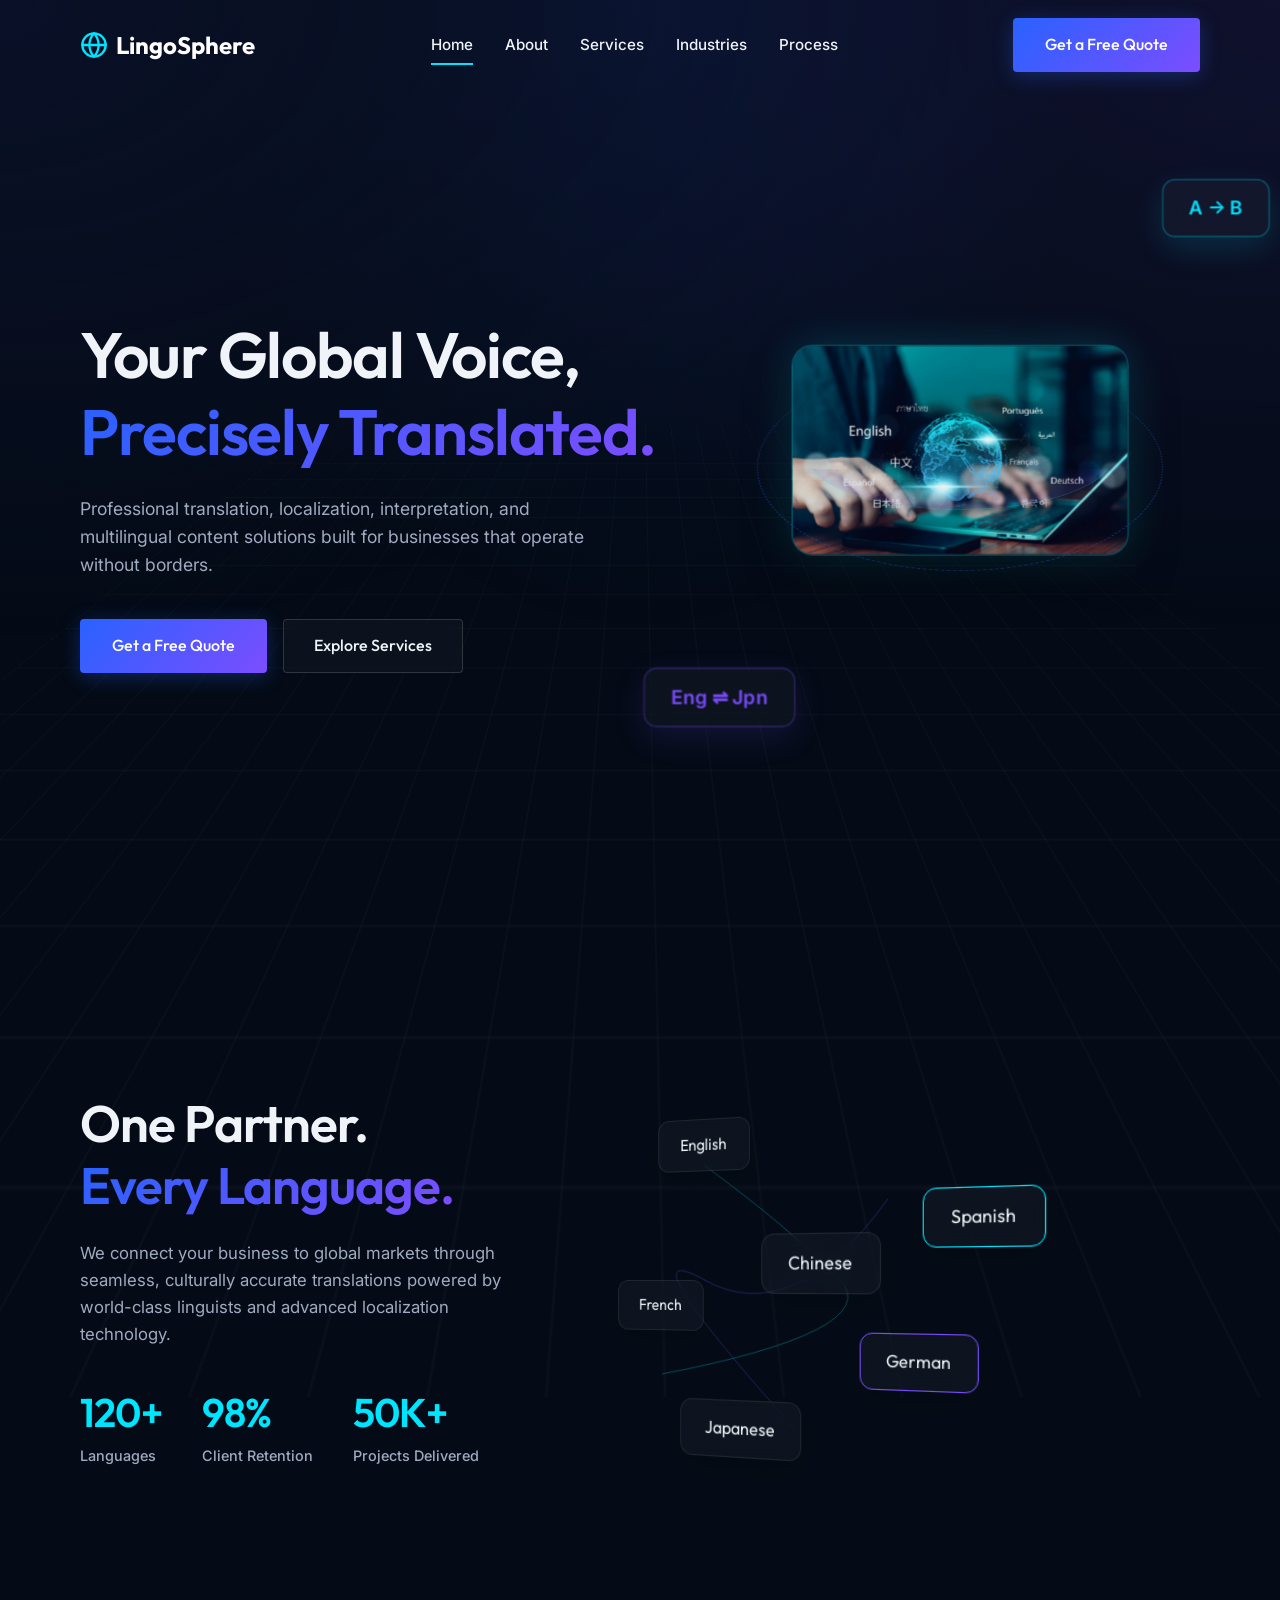
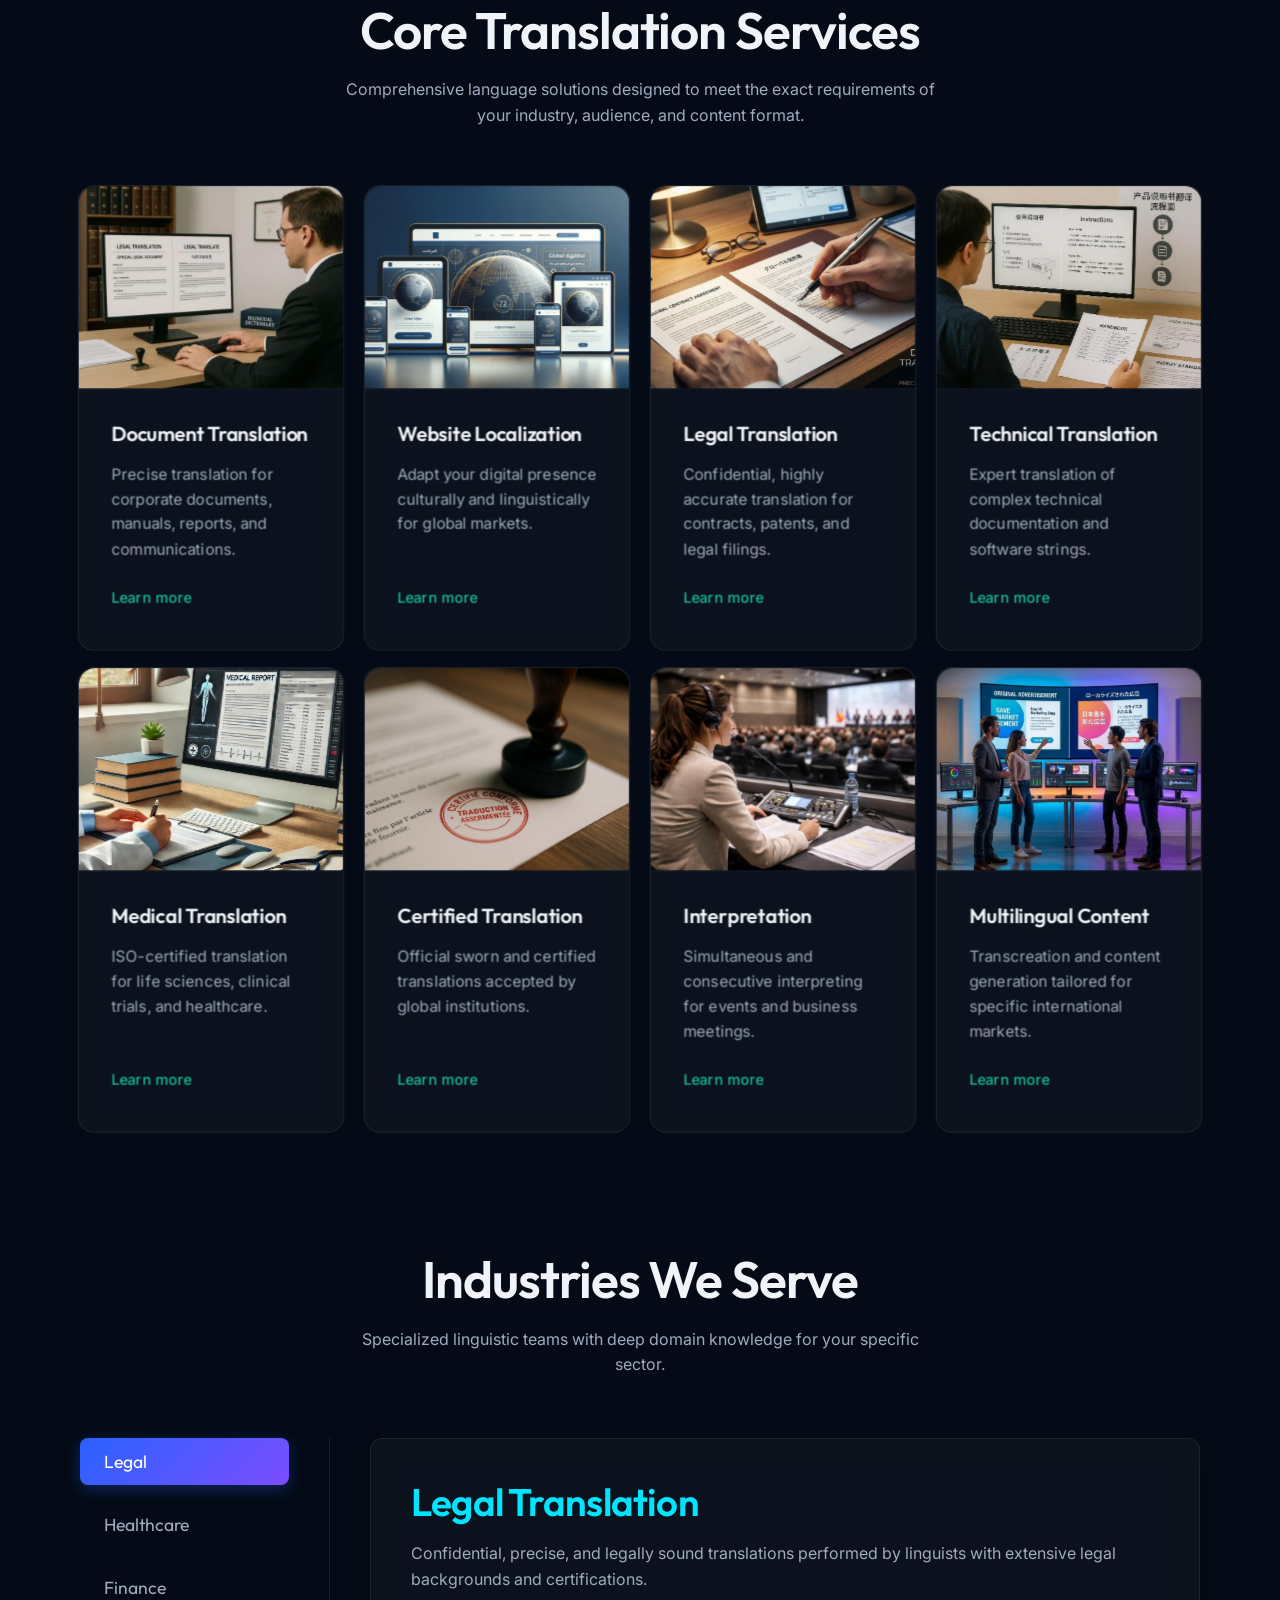
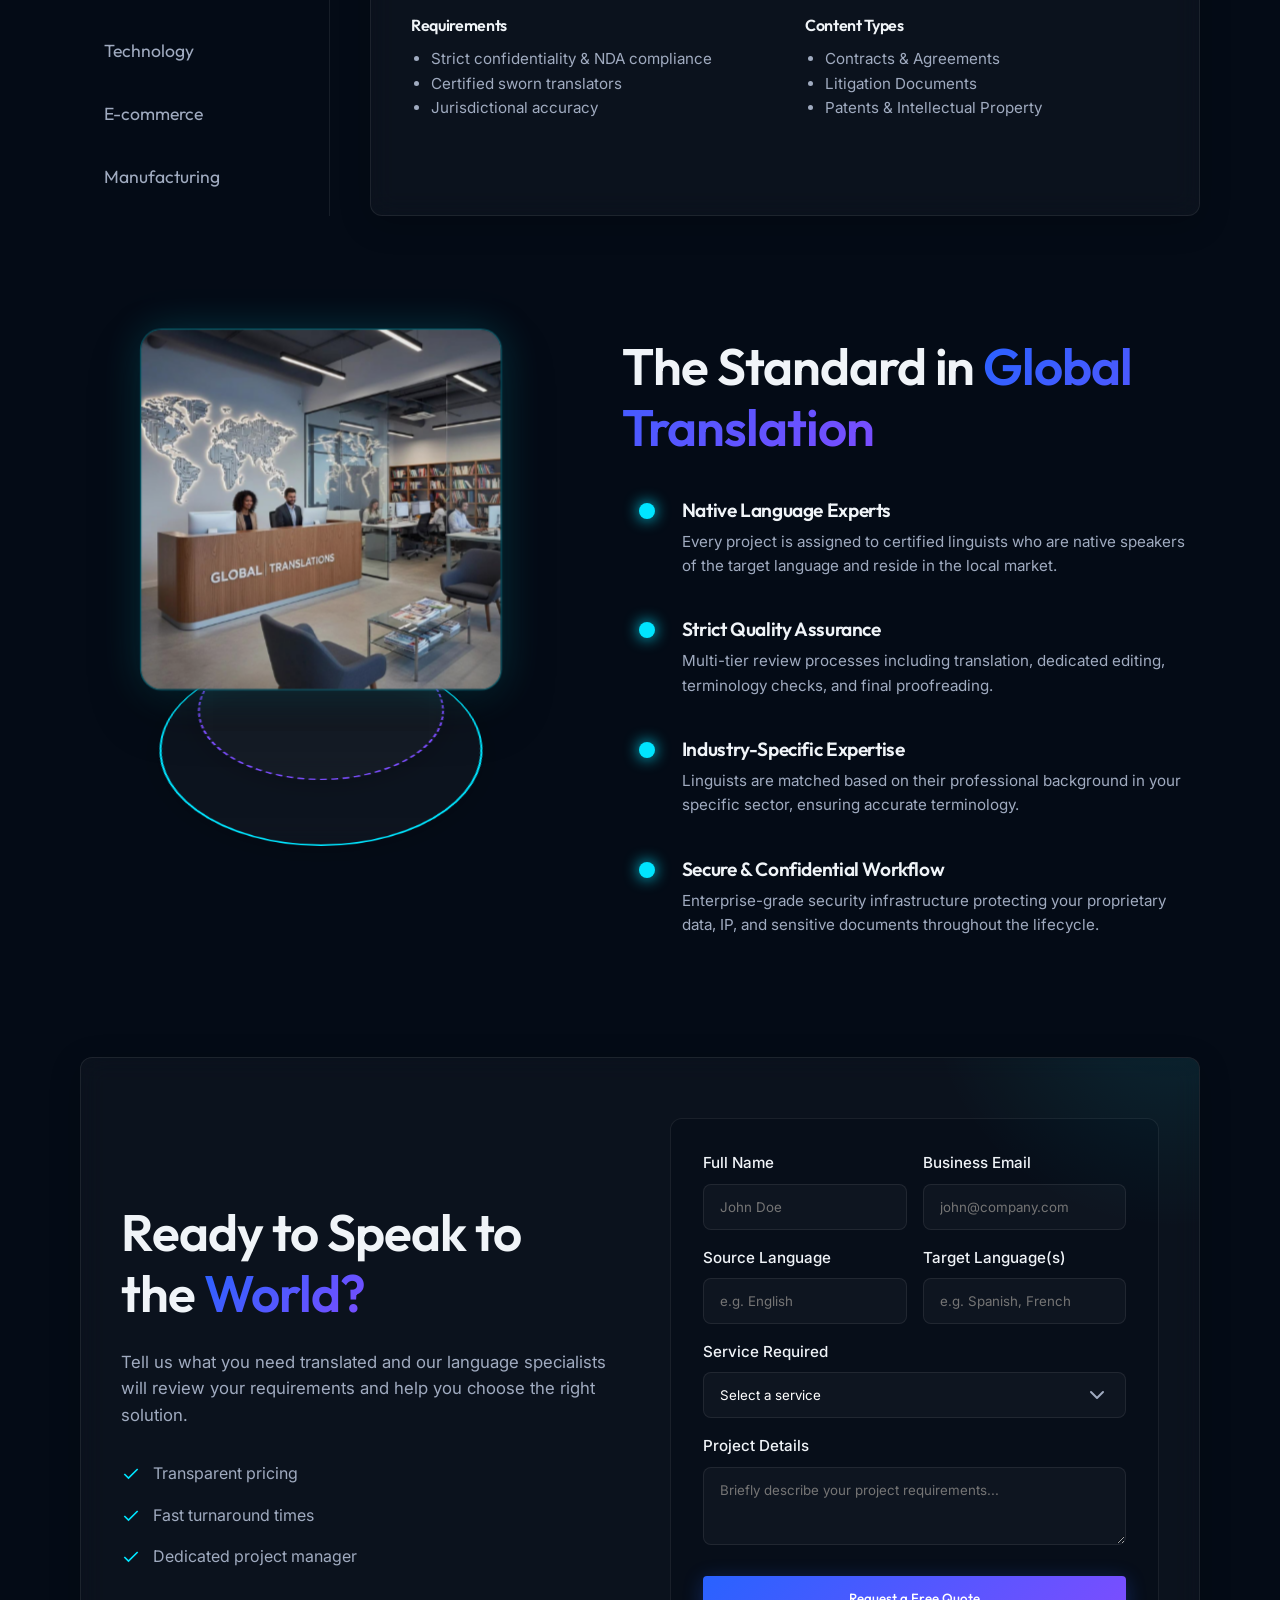
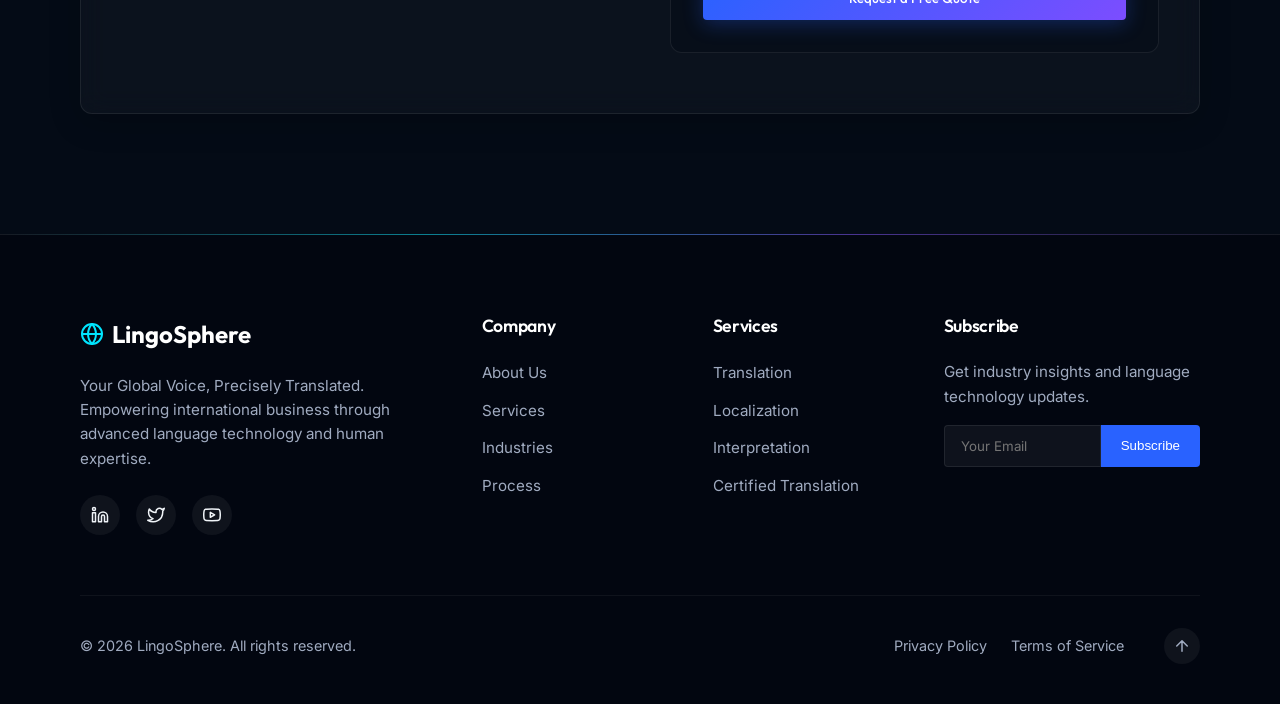
==== commit 19b12ec1: "second commit" ====
--- a/index.html
+++ b/index.html
@@ -9,6 +9,7 @@
   
   <!-- CSS -->
   <link rel="stylesheet" href="assets/css/style.css?v=2">
+  <link rel="icon" href="assets/favicon.svg" type="image/svg+xml">
 </head>
 <body>
   
@@ -51,14 +52,14 @@
       <div class="hero-content reveal">
         <h1 style="margin-bottom: 24px;">Your Global Voice, <br><span class="text-gradient">Precisely Translated.</span></h1>
         <p style="font-size: 1.1rem; color: var(--text-muted); margin-bottom: 40px; max-width: 540px;">Professional translation, localization, interpretation, and multilingual content solutions built for businesses that operate without borders.</p>
-        <div style="display: flex; gap: 16px; flex-wrap: wrap;">
+        <div class="hero-buttons">
           <a href="#quote-section" class="btn-primary">Get a Free Quote</a>
           <a href="services.html" class="btn-secondary">Explore Services</a>
         </div>
       </div>
-      <div class="hero-visual reveal-right" style="transition-delay: 0.2s; top: 40%; right: 5%;">
+      <div class="hero-visual reveal-right" style="transition-delay: 0.2s;">
         <!-- CSS-based 3D visual abstraction representing global network -->
-        <div style="position: relative; width: 100%; height: 100%; display: flex; align-items: center; justify-content: center; transform-style: preserve-3d; animation: float 10s ease-in-out infinite; transform: scale(0.9) translateY(-10%);">
+        <div style="position: relative; width: 100%; height: 100%; display: flex; align-items: center; justify-content: center; transform-style: preserve-3d; animation: float 10s ease-in-out infinite;">
             <div style="width: 300px; height: 300px; border-radius: 50%; border: 1px solid rgba(0, 229, 255, 0.3); position: absolute; transform: rotateX(70deg) rotateZ(45deg); box-shadow: inset 0 0 50px rgba(124, 77, 255, 0.2);"></div>
             <div style="width: 400px; height: 400px; border-radius: 50%; border: 1px dashed rgba(41, 98, 255, 0.4); position: absolute; transform: rotateX(60deg) rotateZ(-30deg); animation: spin 30s linear infinite;"></div>
             <div style="width: 150px; height: 150px; border-radius: 50%; background: radial-gradient(circle, var(--accent-royal-blue), transparent 60%); position: absolute; opacity: 0.5; filter: blur(30px);"></div>
@@ -70,8 +71,8 @@
             </div>
 
             <!-- Language Nodes -->
-            <div class="glass-panel" style="position: absolute; top: 15%; right: 5%; padding: 12px 24px; font-weight: 600; color: var(--accent-cyan); transform: translateZ(70px); z-index: 11; font-size: 1.1rem; border-color: rgba(0, 229, 255, 0.4); box-shadow: 0 10px 30px rgba(0, 229, 255, 0.15);">A → B</div>
-            <div class="glass-panel" style="position: absolute; bottom: 25%; left: 5%; padding: 12px 24px; font-weight: 600; color: var(--accent-violet); transform: translateZ(90px); z-index: 12; font-size: 1.1rem; border-color: rgba(124, 77, 255, 0.4); box-shadow: 0 10px 30px rgba(124, 77, 255, 0.15);">Eng ⇌ Jpn</div>
+            <div class="glass-panel node-1">A → B</div>
+            <div class="glass-panel node-2">Eng ⇌ Jpn</div>
         </div>
       </div>
       <style>
@@ -81,10 +82,11 @@
           
           .hero-image-wrapper {
               position: absolute;
-              top: -60px;
+              top: 50%;
+              left: 50%;
               width: 320px;
               height: 200px;
-              transform: translateZ(50px);
+              transform: translate(-50%, -50%) translateZ(50px);
               z-index: 10;
               border-radius: 20px;
               border: 1px solid rgba(0, 229, 255, 0.4);
@@ -99,7 +101,7 @@
           }
           
           .hero-image-wrapper:hover {
-              transform: translateZ(70px) scale(1.05);
+              transform: translate(-50%, -50%) translateZ(70px) scale(1.05);
               box-shadow: 0 30px 60px rgba(0, 0, 0, 0.4), 0 0 60px rgba(0, 229, 255, 0.4);
               border-color: rgba(0, 229, 255, 0.8);
           }
@@ -122,6 +124,67 @@
               animation: lightSweep 6s infinite;
               pointer-events: none;
           }
+
+          .hero-buttons {
+              display: flex;
+              gap: 16px;
+              flex-wrap: wrap;
+          }
+
+          .node-1 {
+              position: absolute; 
+              top: 15%; 
+              right: 5%; 
+              padding: 12px 24px; 
+              font-weight: 600; 
+              color: var(--accent-cyan); 
+              transform: translateZ(70px); 
+              z-index: 11; 
+              font-size: 1.1rem; 
+              border-color: rgba(0, 229, 255, 0.4); 
+              box-shadow: 0 10px 30px rgba(0, 229, 255, 0.15);
+          }
+          .node-2 {
+              position: absolute; 
+              bottom: 15%; 
+              left: 5%; 
+              padding: 12px 24px; 
+              font-weight: 600; 
+              color: var(--accent-violet); 
+              transform: translateZ(90px); 
+              z-index: 12; 
+              font-size: 1.1rem; 
+              border-color: rgba(124, 77, 255, 0.4); 
+              box-shadow: 0 10px 30px rgba(124, 77, 255, 0.15);
+          }
+
+          @media (max-width: 1024px) {
+              .hero-buttons {
+                  justify-content: center;
+                  flex-direction: column;
+                  align-items: center;
+              }
+              .hero-buttons a {
+                  width: 100%;
+                  max-width: 260px;
+                  box-sizing: border-box;
+              }
+          }
+
+          @media (max-width: 768px) {
+              .hero-image-wrapper {
+                  width: 280px;
+                  height: 180px;
+              }
+              .node-1 {
+                  top: 5%;
+                  right: 0%;
+              }
+              .node-2 {
+                  bottom: 5%;
+                  left: 0%;
+              }
+          }
       </style>
     </section>
 
@@ -148,8 +211,8 @@
           </div>
         </div>
         
-        <div class="reveal-right" style="position: relative; height: 400px; perspective: 800px; display: flex; align-items: center; justify-content: center;">
-          <div style="transform-style: preserve-3d; transform: rotateY(-15deg); width: 100%; height: 100%;">
+        <div class="reveal-right lang-container" style="position: relative; height: 400px; perspective: 800px; display: flex; align-items: center; justify-content: center;">
+          <div class="lang-visual-inner" style="transform-style: preserve-3d; transform: rotateY(-15deg); width: 600px; height: 400px; position: relative; left: -10%;">
              <div class="glass-panel" style="position: absolute; top: 10%; left: 20%; padding: 12px 24px; font-family: var(--font-heading); transform: translateZ(40px);">English</div>
              <div class="glass-panel" style="position: absolute; top: 30%; right: 15%; padding: 12px 24px; font-family: var(--font-heading); transform: translateZ(80px); border-color: var(--accent-cyan);">Spanish</div>
              <div class="glass-panel" style="position: absolute; top: 50%; left: 10%; padding: 12px 24px; font-family: var(--font-heading); transform: translateZ(20px);">French</div>
@@ -164,6 +227,29 @@
              </svg>
           </div>
         </div>
+        <style>
+          @media (max-width: 1024px) {
+            .lang-container {
+              overflow: hidden;
+              height: 350px !important;
+            }
+            .lang-visual-inner {
+              transform-origin: center center;
+              transform: rotateY(-15deg) scale(0.7) !important;
+              left: 0 !important;
+            }
+          }
+          @media (max-width: 480px) {
+            .lang-container {
+              height: 280px !important;
+            }
+            .lang-visual-inner {
+              transform-origin: center center;
+              transform: rotateY(-15deg) scale(0.5) !important;
+              left: 0 !important;
+            }
+          }
+        </style>
       </div>
     </section>
 
@@ -455,15 +541,29 @@
           <div class="asymmetric-layout">
         <div class="reveal-left" style="height: 100%; display: flex; align-items: center; justify-content: center;">
           <!-- 3D Visualization of translation process -->
-          <div style="position: relative; width: 100%; max-width: 400px; aspect-ratio: 1; transform-style: preserve-3d; perspective: 1000px;">
+          <style>
+            @media (max-width: 768px) {
+              .img-align-fix-768 {
+                left: 0 !important;
+                right: 0 !important;
+                margin: 0 auto !important;
+                top: 5% !important;
+                transform: translateZ(60px) !important;
+              }
+              .rings-align-fix-768 {
+                top: 35% !important;
+              }
+            }
+          </style>
+          <div style="position: relative; width: 100%; max-width: 400px; aspect-ratio: 1; transform-style: preserve-3d; perspective: 1000px; margin: 0 auto;">
             <!-- Rings Container (Pushed Down) -->
-            <div style="position: absolute; width: 100%; height: 100%; top: 25%; transform-style: preserve-3d;">
+            <div class="rings-align-fix-768" style="position: absolute; width: 100%; height: 100%; top: 25%; transform-style: preserve-3d;">
                 <div class="glass-panel" style="position: absolute; top: 10%; left: 10%; right: 10%; bottom: 10%; border-radius: 50%; border: 2px solid var(--accent-cyan); transform: rotateX(60deg); animation: spin 20s linear infinite reverse;"></div>
                 <div class="glass-panel" style="position: absolute; top: 20%; left: 20%; right: 20%; bottom: 20%; border-radius: 50%; border: 2px dashed var(--accent-violet); transform: rotateX(60deg) translateZ(40px); animation: spin 15s linear infinite;"></div>
             </div>
             
             <!-- Image (Pushed Up) -->
-            <div style="position: absolute; top: 20%; left: 50%; transform: translate(-50%, -50%) translateZ(60px); width: 85%; max-width: 340px; border-radius: 20px; border: 1px solid rgba(0, 229, 255, 0.4); box-shadow: 0 20px 50px rgba(0, 0, 0, 0.3), 0 0 40px rgba(0, 229, 255, 0.2); overflow: hidden; display: flex; align-items: center; justify-content: center; background: var(--glass-bg); backdrop-filter: blur(10px); z-index: 10;">
+            <div class="img-align-fix-768" style="position: absolute; top: 20%; left: 50%; transform: translate(-50%, -50%) translateZ(60px); width: 85%; max-width: 340px; border-radius: 20px; border: 1px solid rgba(0, 229, 255, 0.4); box-shadow: 0 20px 50px rgba(0, 0, 0, 0.3), 0 0 40px rgba(0, 229, 255, 0.2); overflow: hidden; display: flex; align-items: center; justify-content: center; background: var(--glass-bg); backdrop-filter: blur(10px); z-index: 10;">
               <img src="assets/images/The Standard in Global Translation.png" alt="The Standard in Global Translation" style="width: 100%; height: auto; object-fit: cover; opacity: 0.95; display: block;">
               <div class="hero-image-sweep"></div>
             </div>
@@ -471,7 +571,20 @@
         </div>
 
         <div class="reveal-right">
-          <h2 style="margin-bottom: 40px;">The Standard in <span class="text-gradient">Global Translation</span></h2>
+          <style>
+            @media (min-width: 768px) {
+              .standard-list .timeline-item {
+                padding-left: 60px !important;
+              }
+              .standard-list .timeline-dot {
+                top: 4px !important;
+                left: 17px !important;
+                transform: none !important;
+              }
+            }
+          </style>
+          <div class="standard-list">
+            <h2 style="margin-bottom: 40px;">The Standard in <span class="text-gradient">Global Translation</span></h2>
             <div class="timeline-item" style="text-align: left; padding-top: 0;">
               <div class="timeline-dot"></div>
               <h4 style="font-size: 1.2rem; margin-bottom: 8px;">Native Language Experts</h4>
@@ -501,6 +614,18 @@
     </section>
 
     <!-- Section 6 - CTA / Free Quote -->
+    <style>
+      @media (max-width: 768px) {
+        #quote-section .grid-2 > div:last-child {
+          width: 100%;
+          max-width: 600px;
+        }
+        #quoteForm .form-label,
+        #quoteForm .form-control {
+          text-align: center;
+        }
+      }
+    </style>
     <section id="quote-section" class="container-custom">
       <div class="glass-panel reveal" style="padding: 60px 40px; position: relative; overflow: hidden;">
         <!-- Decorative bg -->
@@ -630,11 +755,43 @@
         </div>
       </div>
       
+      <style>
+        .footer-bottom-link {
+          color: var(--text-muted);
+          font-size: 0.9rem;
+          text-decoration: none;
+          transition: color 0.3s ease;
+        }
+        .footer-bottom-link:hover {
+          color: var(--accent-cyan);
+        }
+        .back-to-top {
+          display: flex;
+          align-items: center;
+          justify-content: center;
+          width: 36px;
+          height: 36px;
+          border-radius: 50%;
+          background: rgba(255, 255, 255, 0.05);
+          color: var(--text-muted);
+          transition: all 0.3s ease;
+          text-decoration: none;
+          margin-left: 16px;
+        }
+        .back-to-top:hover {
+          background: var(--accent-cyan);
+          color: #000;
+          transform: translateY(-3px);
+        }
+      </style>
       <div class="footer-bottom">
         <p style="color: var(--text-muted); font-size: 0.9rem;">&copy; 2026 LingoSphere. All rights reserved.</p>
-        <div style="display: flex; gap: 24px;">
-          <a href="#" style="color: var(--text-muted); font-size: 0.9rem;">Privacy Policy</a>
-          <a href="#" style="color: var(--text-muted); font-size: 0.9rem;">Terms of Service</a>
+        <div style="display: flex; gap: 24px; align-items: center;">
+          <a href="#" class="footer-bottom-link">Privacy Policy</a>
+          <a href="#" class="footer-bottom-link">Terms of Service</a>
+          <a href="#" class="back-to-top" onclick="window.scrollTo({top: 0, behavior: 'smooth'}); return false;" aria-label="Back to top" title="Back to top">
+            <svg xmlns="http://www.w3.org/2000/svg" width="18" height="18" viewBox="0 0 24 24" fill="none" stroke="currentColor" stroke-width="2" stroke-linecap="round" stroke-linejoin="round"><path d="M12 19V5M5 12l7-7 7 7"/></svg>
+          </a>
         </div>
       </div>
     </div>
--- a/assets/css/style.css
+++ b/assets/css/style.css
@@ -12,33 +12,33 @@
   --bg-charcoal: #121826;
   --text-soft-white: #F0F4F8;
   --text-muted: #A0ABC0;
-  
+
   --accent-cyan: #00E5FF;
   --accent-royal-blue: #2962FF;
   --accent-violet: #7C4DFF;
   --accent-turquoise: #1DE9B6;
-  
+
   --glass-bg: rgba(var(--rgb-white), 0.03);
   --glass-border: rgba(var(--rgb-white), 0.08);
   --glass-highlight: rgba(var(--rgb-white), 0.15);
-  
+
   --gradient-primary: linear-gradient(135deg, var(--accent-royal-blue), var(--accent-violet));
   --gradient-glow: radial-gradient(circle at 50% 50%, rgba(0, 229, 255, 0.15), transparent 60%);
-  
+
   /* Typography */
   --font-heading: 'Outfit', sans-serif;
   --font-body: 'Inter', sans-serif;
-  
+
   /* Transitions */
   --transition-fast: 0.2s ease;
   --transition-smooth: 0.4s cubic-bezier(0.25, 1, 0.5, 1);
   --transition-cinematic: 0.8s cubic-bezier(0.22, 1, 0.36, 1);
-  
+
   /* Layout */
   --nav-height: 90px;
   --nav-height-scrolled: 70px;
   --section-padding: 120px 0;
-  
+
   /* 3D */
   --perspective: 1200px;
 }
@@ -95,16 +95,29 @@
 }
 
 /* Typography */
-h1, h2, h3, h4, h5, h6 {
+h1,
+h2,
+h3,
+h4,
+h5,
+h6 {
   font-family: var(--font-heading);
   font-weight: 600;
   line-height: 1.2;
   letter-spacing: -0.02em;
 }
 
-h1 { font-size: clamp(2.5rem, 5vw, 4.5rem); }
-h2 { font-size: clamp(2rem, 4vw, 3.5rem); }
-h3 { font-size: clamp(1.5rem, 3vw, 2.5rem); }
+h1 {
+  font-size: clamp(2.5rem, 5vw, 4.5rem);
+}
+
+h2 {
+  font-size: clamp(2rem, 4vw, 3.5rem);
+}
+
+h3 {
+  font-size: clamp(1.5rem, 3vw, 2.5rem);
+}
 
 .text-gradient {
   background: var(--gradient-primary);
@@ -128,9 +141,9 @@
   width: 100vw;
   height: 100vh;
   z-index: -2;
-  background-image: 
-    radial-gradient(at 0% 0%, rgba(10, 17, 40, 1) 0, transparent 50%), 
-    radial-gradient(at 50% 0%, rgba(41, 98, 255, 0.1) 0, transparent 50%), 
+  background-image:
+    radial-gradient(at 0% 0%, rgba(10, 17, 40, 1) 0, transparent 50%),
+    radial-gradient(at 50% 0%, rgba(41, 98, 255, 0.1) 0, transparent 50%),
     radial-gradient(at 100% 0%, rgba(124, 77, 255, 0.1) 0, transparent 50%);
 }
 
@@ -150,8 +163,13 @@
 }
 
 @keyframes gridMove {
-  0% { transform: perspective(500px) rotateX(60deg) translateY(0) translateZ(-200px); }
-  100% { transform: perspective(500px) rotateX(60deg) translateY(50px) translateZ(-200px); }
+  0% {
+    transform: perspective(500px) rotateX(60deg) translateY(0) translateZ(-200px);
+  }
+
+  100% {
+    transform: perspective(500px) rotateX(60deg) translateY(50px) translateZ(-200px);
+  }
 }
 
 /* Container */
@@ -163,11 +181,15 @@
 }
 
 @media (min-width: 768px) {
-  .container-custom { padding: 0 40px; }
+  .container-custom {
+    padding: 0 40px;
+  }
 }
 
 @media (min-width: 1280px) {
-  .container-custom { padding: 0 80px; }
+  .container-custom {
+    padding: 0 80px;
+  }
 }
 
 /* Buttons */
@@ -352,28 +374,28 @@
     gap: 40px;
     z-index: 1000;
   }
-  
+
   .nav-links.active {
     right: 0;
   }
-  
+
   .nav-links a {
     font-size: 1.5rem;
   }
-  
+
   .mobile-toggle {
     display: block;
   }
-  
+
   .nav-cta {
-    display: none !important; 
+    display: none !important;
   }
 
   .nav-cta-mobile[style] {
     display: block !important;
     margin-top: 20px;
   }
-  
+
   .nav-cta-mobile .btn-primary {
     font-size: 1.1rem;
     padding: 16px 40px;
@@ -414,6 +436,12 @@
   transform: translateX(0);
 }
 
+@media (min-width: 1025px) {
+  .hero-visual.reveal-right.active {
+    transform: translateY(-50%) translateX(0);
+  }
+}
+
 /* Section specific padding */
 main {
   display: flex;
@@ -454,21 +482,45 @@
 }
 
 @media (min-width: 768px) {
-  .grid-2 { grid-template-columns: repeat(2, 1fr); }
-  .grid-3 { grid-template-columns: repeat(2, 1fr); }
-  .grid-4 { grid-template-columns: repeat(2, 1fr); }
-  .grid-8 { grid-template-columns: repeat(2, 1fr); }
+  .grid-2 {
+    grid-template-columns: repeat(2, 1fr);
+  }
+
+  .grid-3 {
+    grid-template-columns: repeat(2, 1fr);
+  }
+
+  .grid-4 {
+    grid-template-columns: repeat(2, 1fr);
+  }
+
+  .grid-8 {
+    grid-template-columns: repeat(2, 1fr);
+  }
 }
 
 @media (min-width: 1024px) {
-  .grid-3 { grid-template-columns: repeat(3, 1fr); }
-  .grid-4 { grid-template-columns: repeat(3, 1fr); }
-  .grid-8 { grid-template-columns: repeat(3, 1fr); }
+  .grid-3 {
+    grid-template-columns: repeat(3, 1fr);
+  }
+
+  .grid-4 {
+    grid-template-columns: repeat(3, 1fr);
+  }
+
+  .grid-8 {
+    grid-template-columns: repeat(3, 1fr);
+  }
 }
 
 @media (min-width: 1280px) {
-  .grid-4 { grid-template-columns: repeat(4, 1fr); }
-  .grid-8 { grid-template-columns: repeat(4, 1fr); }
+  .grid-4 {
+    grid-template-columns: repeat(4, 1fr);
+  }
+
+  .grid-8 {
+    grid-template-columns: repeat(4, 1fr);
+  }
 }
 
 /* 3D Cards */
@@ -569,6 +621,12 @@
   transition: var(--transition-fast);
 }
 
+.card-arrow:hover {
+  text-decoration: underline;
+  text-underline-offset: 4px;
+  opacity: 1;
+}
+
 .card-3d:hover .card-arrow {
   opacity: 1;
   gap: 12px;
@@ -601,11 +659,12 @@
   perspective: 1000px;
 }
 
-@media (max-width: 1023px) {
+@media (max-width: 1024px) {
   .hero-section {
     flex-direction: column;
     justify-content: center;
   }
+
   .hero-visual {
     position: relative;
     width: 100%;
@@ -613,6 +672,7 @@
     transform: none;
     margin-top: 60px;
   }
+
   .hero-content {
     max-width: 100%;
     text-align: center;
@@ -654,11 +714,16 @@
 }
 
 @media (min-width: 576px) {
-  .footer-grid { grid-template-columns: repeat(2, 1fr); }
+  .footer-grid {
+    grid-template-columns: repeat(2, 1fr);
+  }
 }
 
 @media (min-width: 1024px) {
-  .footer-grid { grid-template-columns: 2fr 1fr 1fr 1.5fr; gap: 60px; }
+  .footer-grid {
+    grid-template-columns: 2fr 1fr 1fr 1.5fr;
+    gap: 60px;
+  }
 }
 
 .footer-col h4 {
@@ -732,7 +797,9 @@
 }
 
 @media (min-width: 768px) {
-  .footer-bottom { flex-direction: row; }
+  .footer-bottom {
+    flex-direction: row;
+  }
 }
 
 .social-links {
@@ -795,9 +862,17 @@
   background-position: right 16px center;
 }
 
+select.form-control option {
+  background-color: var(--bg-deep-navy);
+  color: var(--text-main);
+}
+
 /* Reduced Motion */
 @media (prefers-reduced-motion: reduce) {
-  *, ::before, ::after {
+
+  *,
+  ::before,
+  ::after {
     animation-duration: 0.01ms !important;
     animation-iteration-count: 1 !important;
     transition-duration: 0.01ms !important;
@@ -824,12 +899,15 @@
   margin-top: 6px;
   display: none;
 }
+
 .form-control.is-invalid {
   border-color: #ff5252;
 }
-.form-control.is-invalid + .form-error {
+
+.form-control.is-invalid+.form-error {
   display: block;
 }
+
 .form-success-message {
   display: none;
   background: rgba(29, 233, 182, 0.1);
@@ -848,8 +926,11 @@
   gap: 60px;
   align-items: center;
 }
+
 @media (min-width: 1024px) {
-  .asymmetric-layout { grid-template-columns: 1fr 1.2fr; }
+  .asymmetric-layout {
+    grid-template-columns: 1fr 1.2fr;
+  }
 }
 
 .stats-grid {
@@ -857,6 +938,7 @@
   gap: 40px;
   margin-top: 40px;
 }
+
 .stat-item h4 {
   font-size: 2.5rem;
   color: var(--accent-cyan);
@@ -869,9 +951,13 @@
   flex-direction: column;
   gap: 40px;
 }
+
 @media (min-width: 1024px) {
-  .industry-selector { flex-direction: row; }
-}
+  .industry-selector {
+    flex-direction: row;
+  }
+}
+
 .industry-nav {
   display: flex;
   flex-direction: row;
@@ -879,6 +965,7 @@
   gap: 16px;
   padding-bottom: 16px;
 }
+
 @media (min-width: 1024px) {
   .industry-nav {
     flex-direction: column;
@@ -888,6 +975,7 @@
     padding-right: 40px;
   }
 }
+
 .industry-nav-item {
   background: none;
   border: none;
@@ -901,13 +989,18 @@
   transition: var(--transition-fast);
   white-space: nowrap;
 }
+
 @media (min-width: 1024px) {
-  .industry-nav-item { white-space: normal; }
-}
+  .industry-nav-item {
+    white-space: normal;
+  }
+}
+
 .industry-nav-item:hover {
   color: var(--text-soft-white);
   background: rgba(var(--rgb-white), 0.05);
 }
+
 .industry-nav-item.active {
   color: var(--text-main);
   background: var(--gradient-primary);
@@ -919,6 +1012,7 @@
   position: relative;
   min-height: 300px;
 }
+
 .industry-panel {
   position: absolute;
   top: 0;
@@ -929,6 +1023,7 @@
   transform: translateY(20px);
   transition: var(--transition-smooth);
 }
+
 .industry-panel.active {
   position: relative;
   opacity: 1;
@@ -942,6 +1037,7 @@
   max-width: 1000px;
   margin: 0 auto;
 }
+
 .timeline::before {
   content: '';
   position: absolute;
@@ -951,11 +1047,13 @@
   width: 2px;
   background: var(--glass-border);
 }
+
 @media (min-width: 768px) {
   .timeline {
     display: flex;
     justify-content: space-between;
   }
+
   .timeline::before {
     top: 24px;
     left: 0;
@@ -963,11 +1061,13 @@
     height: 2px;
   }
 }
+
 .timeline-item {
   position: relative;
   padding-left: 60px;
   margin-bottom: 40px;
 }
+
 @media (min-width: 768px) {
   .timeline-item {
     padding-left: 0;
@@ -976,6 +1076,7 @@
     text-align: center;
   }
 }
+
 .timeline-dot {
   position: absolute;
   top: 0;
@@ -986,6 +1087,7 @@
   background: var(--accent-cyan);
   box-shadow: 0 0 15px var(--accent-cyan);
 }
+
 @media (min-width: 768px) {
   .timeline-dot {
     top: 17px;
@@ -1000,11 +1102,11 @@
   --bg-charcoal: #e2e8f0;
   --text-soft-white: #0f172a;
   --text-muted: #475569;
-  
+
   --glass-bg: rgba(255, 255, 255, 0.5);
   --glass-border: rgba(0, 0, 0, 0.1);
   --glass-highlight: rgba(0, 0, 0, 0.2);
-  
+
   --text-main: #0f172a;
   --footer-bg: #e2e8f0;
   --rgb-white: 0, 0, 0;
@@ -1027,10 +1129,12 @@
   transition: var(--transition-fast);
   backdrop-filter: blur(10px);
 }
+
 .theme-toggle:hover {
   background: var(--glass-highlight);
   transform: translateY(-2px);
 }
+
 .theme-toggle svg {
   width: 20px;
   height: 20px;
@@ -1040,26 +1144,37 @@
   stroke-linecap: round;
   stroke-linejoin: round;
 }
-.sun-icon { display: none; }
-.light-theme .sun-icon { display: block; }
-.light-theme .moon-icon { display: none; }
+
+.sun-icon {
+  display: none;
+}
+
+.light-theme .sun-icon {
+  display: block;
+}
+
+.light-theme .moon-icon {
+  display: none;
+}
 
 /* --- Global Mobile Layout Fixes --- */
 @media (max-width: 768px) {
+
   /* Ensure all main sections are column and centered */
   section {
     display: flex !important;
     flex-direction: column !important;
     align-items: center !important;
     text-align: center !important;
-    overflow: hidden; /* Prevent horizontal overflow */
-  }
-  
+    overflow: hidden;
+    /* Prevent horizontal overflow */
+  }
+
   /* Ensure containers within sections do not shrink */
-  section > div {
+  section>div {
     width: 100% !important;
   }
-  
+
   .asymmetric-layout {
     display: flex !important;
     flex-direction: column !important;
@@ -1070,7 +1185,12 @@
   }
 
   /* Fix grids that might be forced to row or have centering issues */
-  .grid-2, .grid-3, .grid-4, .grid-8, .stats-grid, .footer-grid {
+  .grid-2,
+  .grid-3,
+  .grid-4,
+  .grid-8,
+  .stats-grid,
+  .footer-grid {
     display: flex !important;
     flex-direction: column !important;
     align-items: center !important;
@@ -1078,21 +1198,26 @@
     gap: 32px !important;
     width: 100% !important;
   }
-  
+
   /* Ensure form elements take full width in centered grids */
   .form-group {
     width: 100% !important;
   }
 
   /* Centering titles and paragraphs */
-  .section-title, .section-title p {
+  .section-title,
+  .section-title p {
     text-align: center !important;
     margin-left: auto !important;
     margin-right: auto !important;
   }
 
   /* Reset any relative/absolute overlapping issues */
-  .hero-content, .hero-visual, .reveal-left, .reveal-right, .reveal {
+  .hero-content,
+  .hero-visual,
+  .reveal-left,
+  .reveal-right,
+  .reveal {
     width: 100% !important;
     max-width: 100% !important;
     text-align: center !important;
@@ -1100,7 +1225,7 @@
     margin-left: 0 !important;
     margin-right: 0 !important;
   }
-  
+
   .hero-content div {
     justify-content: center !important;
   }
@@ -1110,6 +1235,7 @@
     left: 50% !important;
     transform: translateX(-50%) !important;
   }
+
   .timeline-item {
     padding-left: 0 !important;
     padding-top: 40px !important;
@@ -1118,6 +1244,7 @@
     flex-direction: column !important;
     align-items: center !important;
   }
+
   .timeline-dot {
     top: 0 !important;
     left: 50% !important;
@@ -1128,27 +1255,31 @@
   .nav-cta-mobile {
     justify-content: center !important;
   }
-  
+
   /* Fix specific card contents */
   .card-content {
     align-items: center !important;
     text-align: center !important;
   }
+
   .card-arrow {
     align-self: center !important;
   }
-  
+
   /* Ensure footer elements are centered */
-  .footer-col, .footer-bottom, .social-links, .footer-links {
+  .footer-col,
+  .footer-bottom,
+  .social-links,
+  .footer-links {
     align-items: center !important;
     text-align: center !important;
     justify-content: center !important;
   }
-  
+
   .footer-col .logo {
     justify-content: center !important;
   }
-  
+
   /* Explicitly allow horizontal scroll for industry nav */
   .industry-nav {
     display: flex !important;
@@ -1160,15 +1291,16 @@
     -webkit-overflow-scrolling: touch;
     padding-bottom: 16px !important;
   }
+
   .industry-nav-item {
     white-space: nowrap !important;
     flex: 0 0 auto !important;
   }
-  
+
   /* Fix contact panels to stack and center their icon + text on mobile */
   .contact-panel {
     flex-direction: column !important;
     align-items: center !important;
     text-align: center !important;
   }
-}
+}
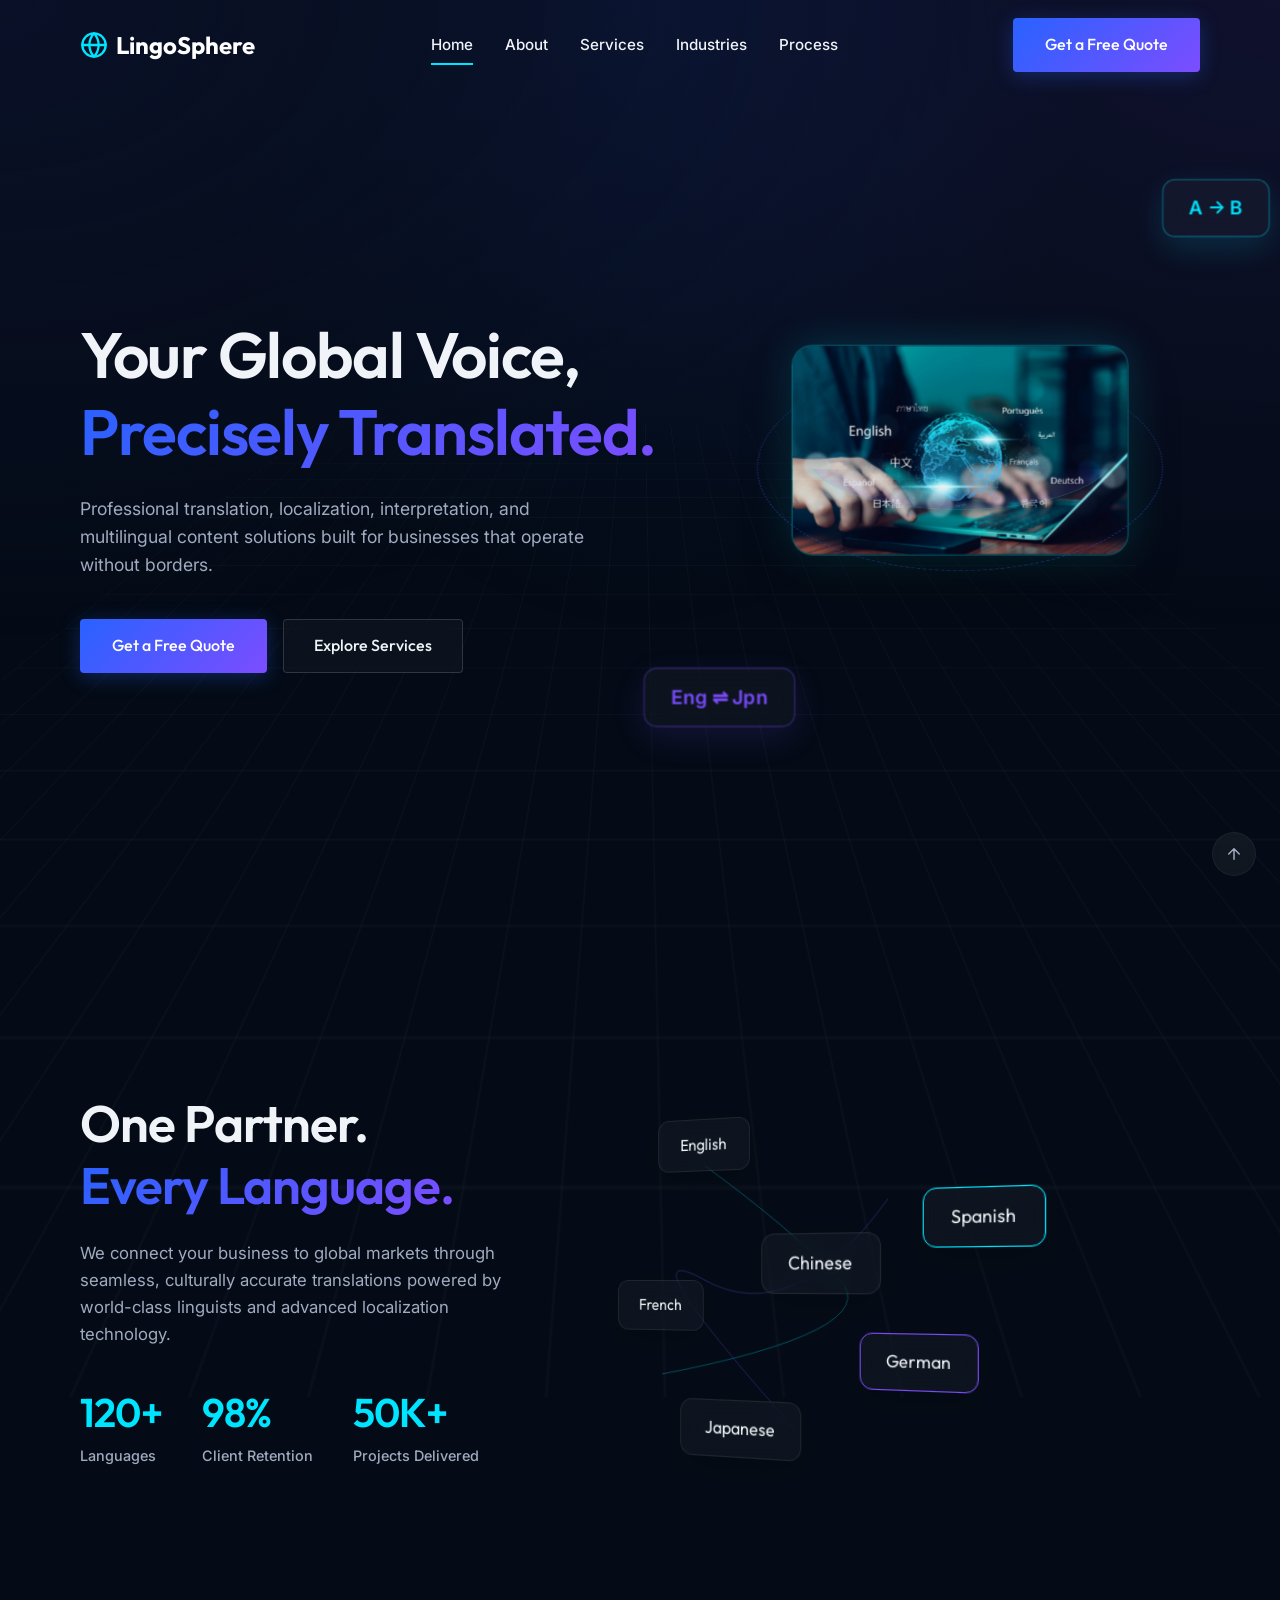
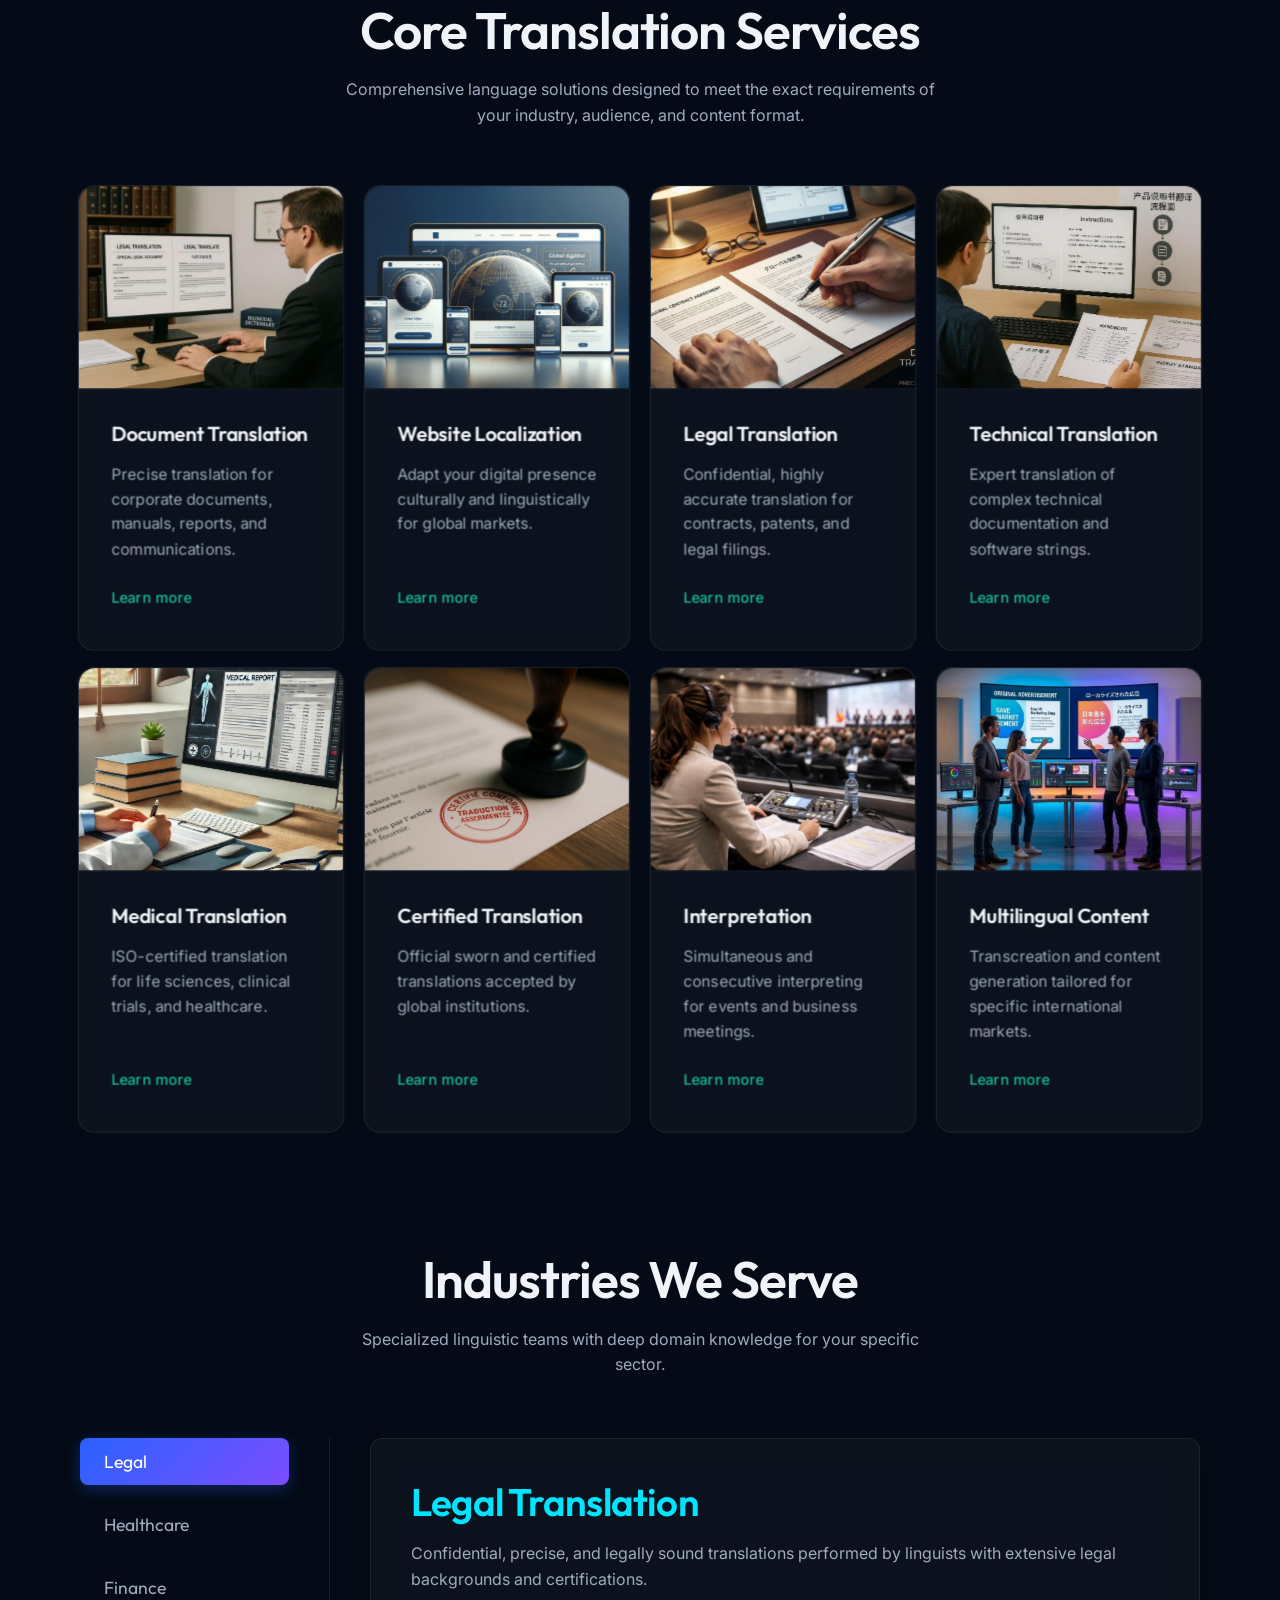
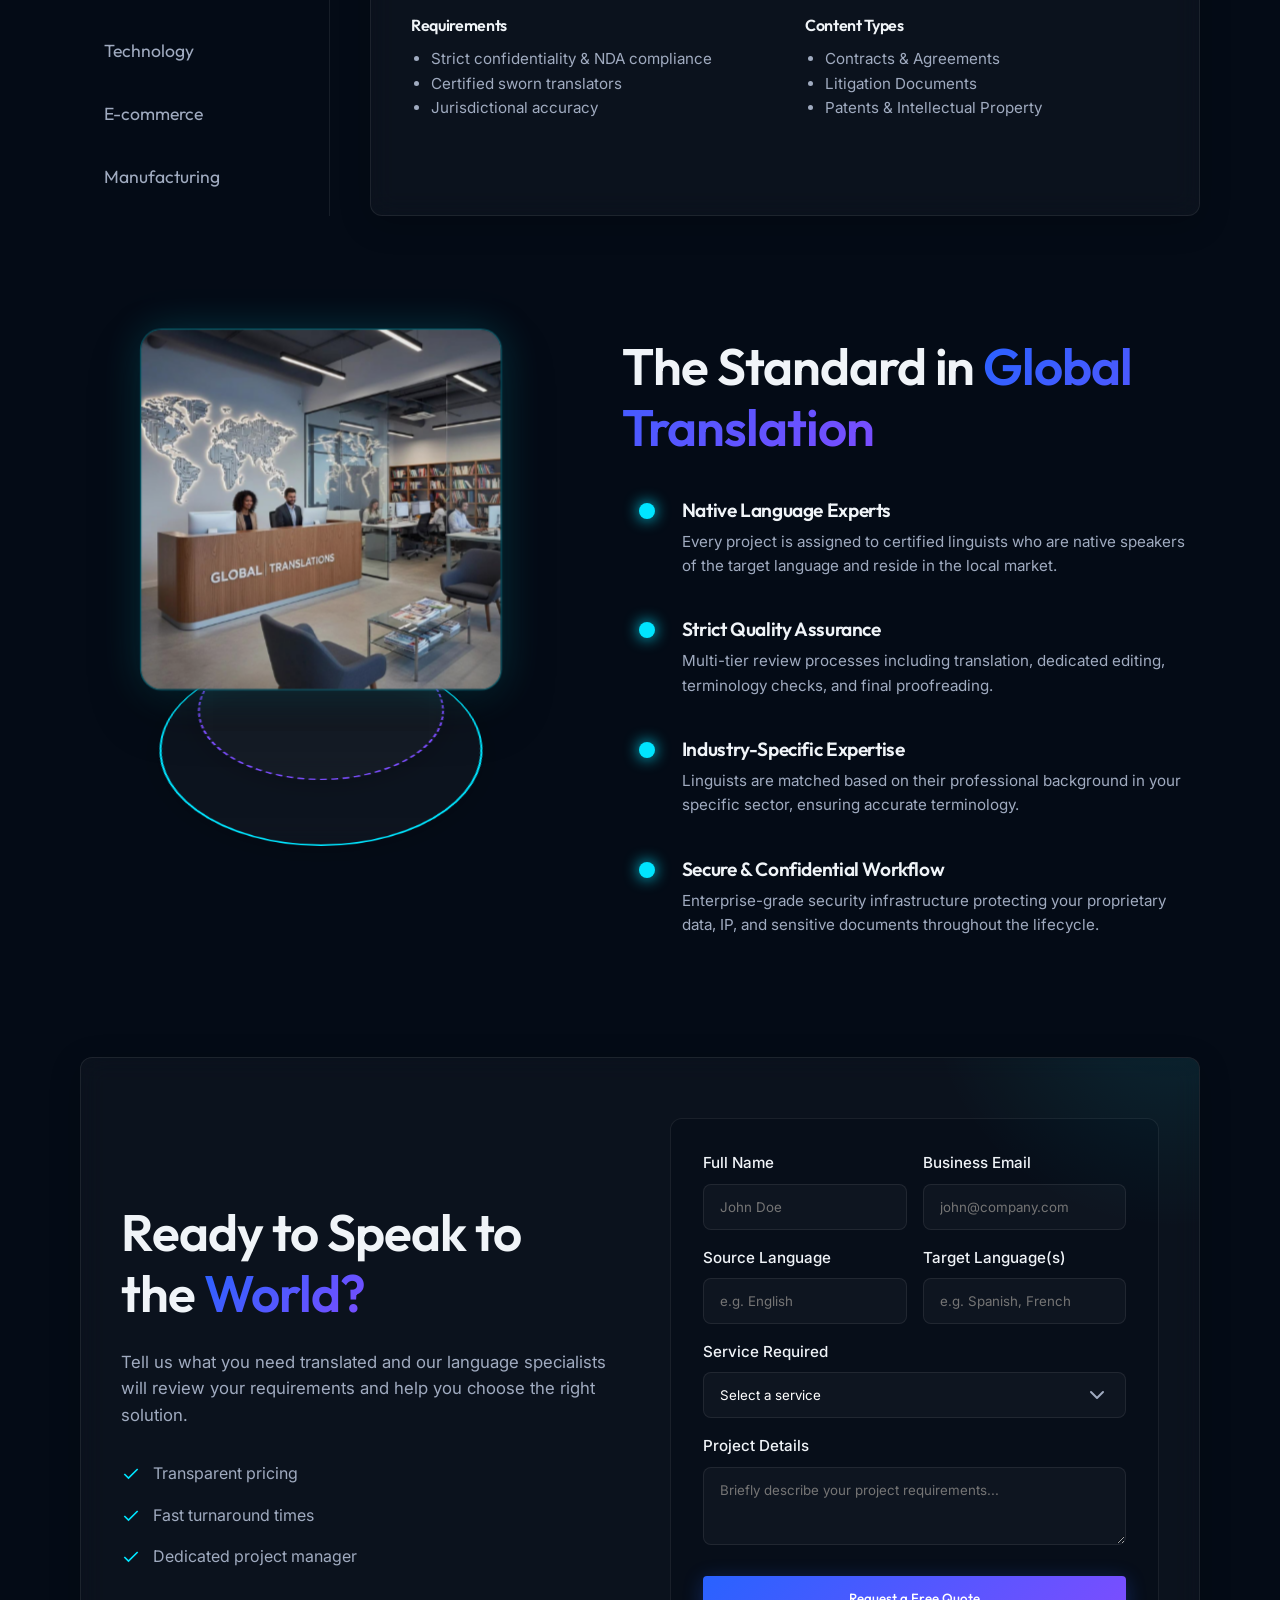
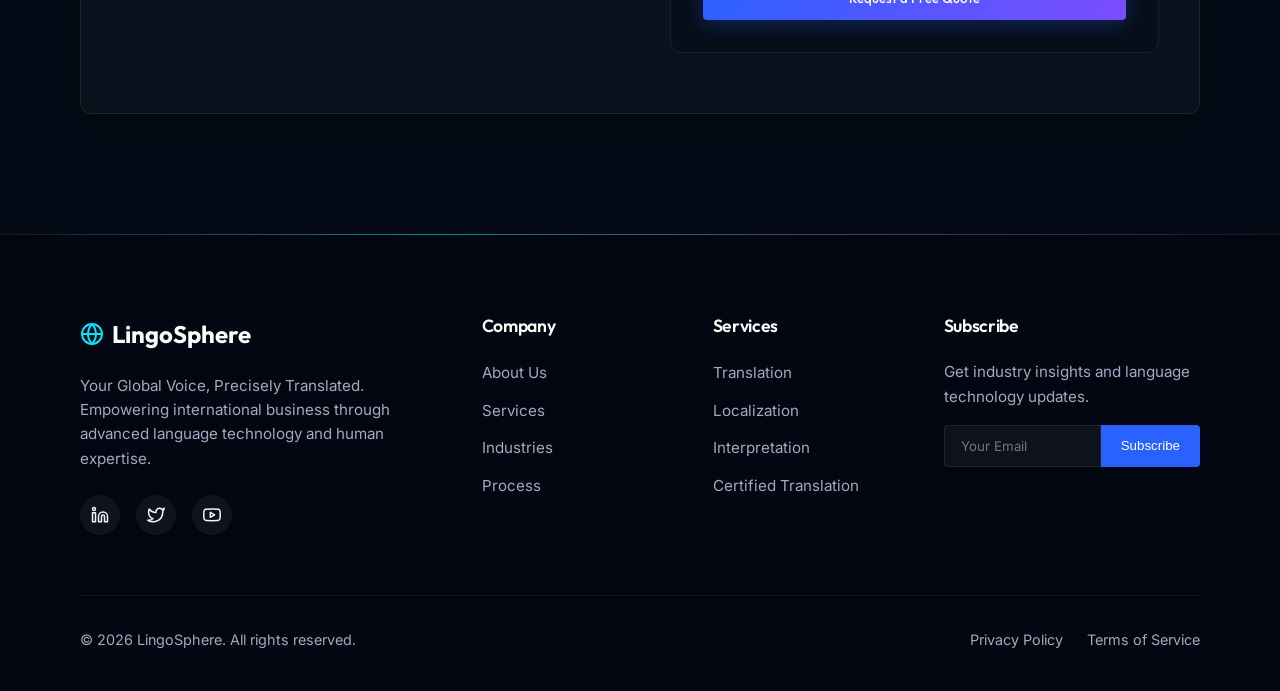
==== commit 5fcdd6e5: "third commit" ====
--- a/index.html
+++ b/index.html
@@ -236,7 +236,25 @@
             .lang-visual-inner {
               transform-origin: center center;
               transform: rotateY(-15deg) scale(0.7) !important;
-              left: 0 !important;
+              position: absolute !important;
+              left: 50% !important;
+              top: 50% !important;
+              margin-left: -300px !important;
+              margin-top: -200px !important;
+            }
+          }
+          @media (max-width: 768px) {
+            .lang-container {
+              height: 320px !important;
+            }
+            .lang-visual-inner {
+              transform-origin: center center;
+              transform: rotateY(-15deg) scale(0.6) !important;
+              position: absolute !important;
+              left: 50% !important;
+              top: 50% !important;
+              margin-left: -300px !important;
+              margin-top: -200px !important;
             }
           }
           @media (max-width: 480px) {
@@ -246,7 +264,11 @@
             .lang-visual-inner {
               transform-origin: center center;
               transform: rotateY(-15deg) scale(0.5) !important;
-              left: 0 !important;
+              position: absolute !important;
+              left: 50% !important;
+              top: 50% !important;
+              margin-left: -300px !important;
+              margin-top: -200px !important;
             }
           }
         </style>
@@ -551,11 +573,14 @@
                 transform: translateZ(60px) !important;
               }
               .rings-align-fix-768 {
-                top: 35% !important;
+                top: 45% !important;
+              }
+              .visual-container-fix {
+                margin-bottom: 150px !important;
               }
             }
           </style>
-          <div style="position: relative; width: 100%; max-width: 400px; aspect-ratio: 1; transform-style: preserve-3d; perspective: 1000px; margin: 0 auto;">
+          <div class="visual-container-fix" style="position: relative; width: 100%; max-width: 400px; aspect-ratio: 1; transform-style: preserve-3d; perspective: 1000px; margin: 0 auto;">
             <!-- Rings Container (Pushed Down) -->
             <div class="rings-align-fix-768" style="position: absolute; width: 100%; height: 100%; top: 25%; transform-style: preserve-3d;">
                 <div class="glass-panel" style="position: absolute; top: 10%; left: 10%; right: 10%; bottom: 10%; border-radius: 50%; border: 2px solid var(--accent-cyan); transform: rotateX(60deg); animation: spin 20s linear infinite reverse;"></div>
@@ -572,7 +597,7 @@
 
         <div class="reveal-right">
           <style>
-            @media (min-width: 768px) {
+            @media (min-width: 769px) {
               .standard-list .timeline-item {
                 padding-left: 60px !important;
               }
@@ -765,33 +790,12 @@
         .footer-bottom-link:hover {
           color: var(--accent-cyan);
         }
-        .back-to-top {
-          display: flex;
-          align-items: center;
-          justify-content: center;
-          width: 36px;
-          height: 36px;
-          border-radius: 50%;
-          background: rgba(255, 255, 255, 0.05);
-          color: var(--text-muted);
-          transition: all 0.3s ease;
-          text-decoration: none;
-          margin-left: 16px;
-        }
-        .back-to-top:hover {
-          background: var(--accent-cyan);
-          color: #000;
-          transform: translateY(-3px);
-        }
       </style>
       <div class="footer-bottom">
         <p style="color: var(--text-muted); font-size: 0.9rem;">&copy; 2026 LingoSphere. All rights reserved.</p>
         <div style="display: flex; gap: 24px; align-items: center;">
           <a href="#" class="footer-bottom-link">Privacy Policy</a>
           <a href="#" class="footer-bottom-link">Terms of Service</a>
-          <a href="#" class="back-to-top" onclick="window.scrollTo({top: 0, behavior: 'smooth'}); return false;" aria-label="Back to top" title="Back to top">
-            <svg xmlns="http://www.w3.org/2000/svg" width="18" height="18" viewBox="0 0 24 24" fill="none" stroke="currentColor" stroke-width="2" stroke-linecap="round" stroke-linejoin="round"><path d="M12 19V5M5 12l7-7 7 7"/></svg>
-          </a>
         </div>
       </div>
     </div>
@@ -799,6 +803,11 @@
 
   <!-- JS -->
   <script src="assets/js/main.js"></script>
+
+  <!-- Back to top button -->
+  <a href="#" class="back-to-top" onclick="window.scrollTo({top: 0, behavior: 'smooth'}); return false;" aria-label="Back to top" title="Back to top">
+    <svg xmlns="http://www.w3.org/2000/svg" width="18" height="18" viewBox="0 0 24 24" fill="none" stroke="currentColor" stroke-width="2" stroke-linecap="round" stroke-linejoin="round"><path d="M12 19V5M5 12l7-7 7 7"/></svg>
+  </a>
 </body>
 </html>
 
--- a/assets/css/style.css
+++ b/assets/css/style.css
@@ -1303,4 +1303,30 @@
     align-items: center !important;
     text-align: center !important;
   }
-}+}
+
+/* Back to Top */
+.back-to-top {
+  display: flex;
+  align-items: center;
+  justify-content: center;
+  width: 44px;
+  height: 44px;
+  border-radius: 50%;
+  background: rgba(255, 255, 255, 0.05);
+  color: var(--text-muted);
+  transition: all 0.3s ease;
+  text-decoration: none;
+  position: fixed;
+  bottom: 24px;
+  right: 24px;
+  z-index: 1000;
+  backdrop-filter: blur(5px);
+  border: 1px solid rgba(255, 255, 255, 0.05);
+}
+.back-to-top:hover {
+  background: var(--accent-cyan);
+  color: #000;
+  transform: translateY(-3px);
+  box-shadow: 0 5px 15px rgba(0, 229, 255, 0.2);
+}
